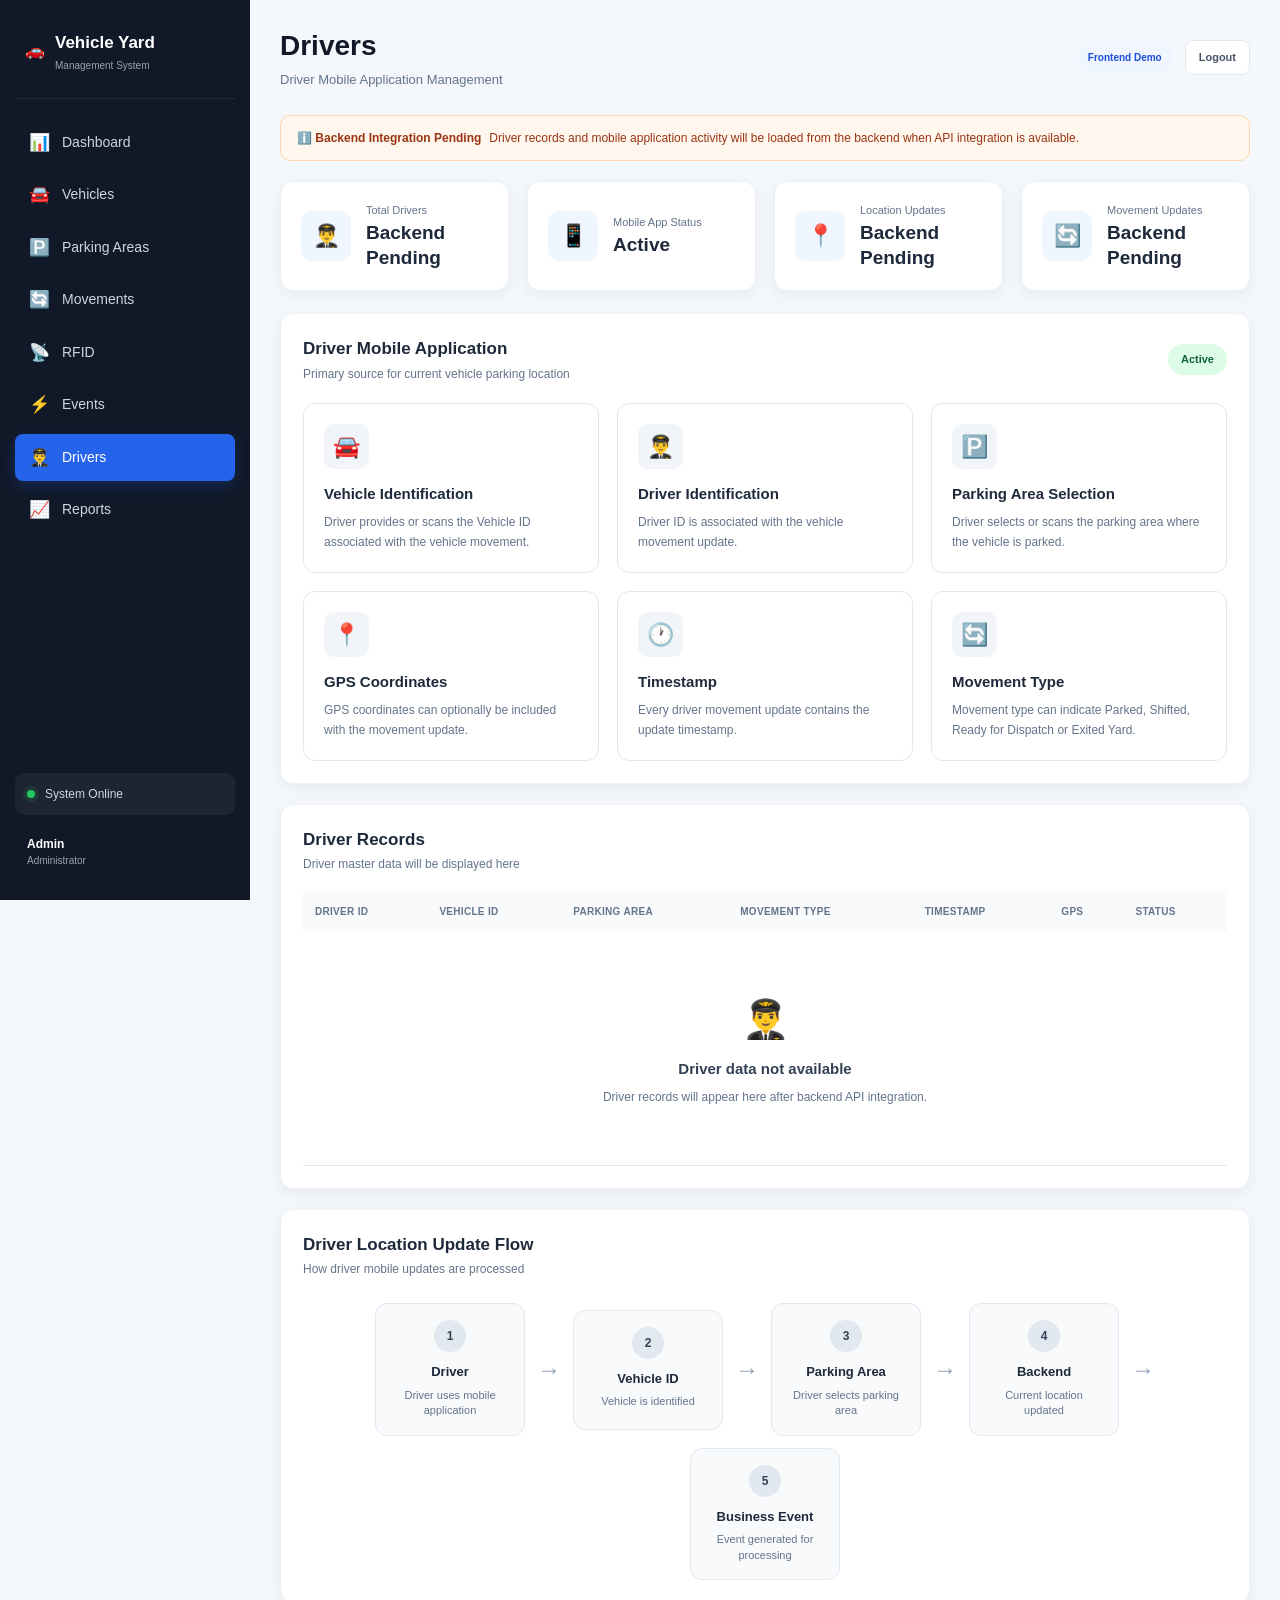
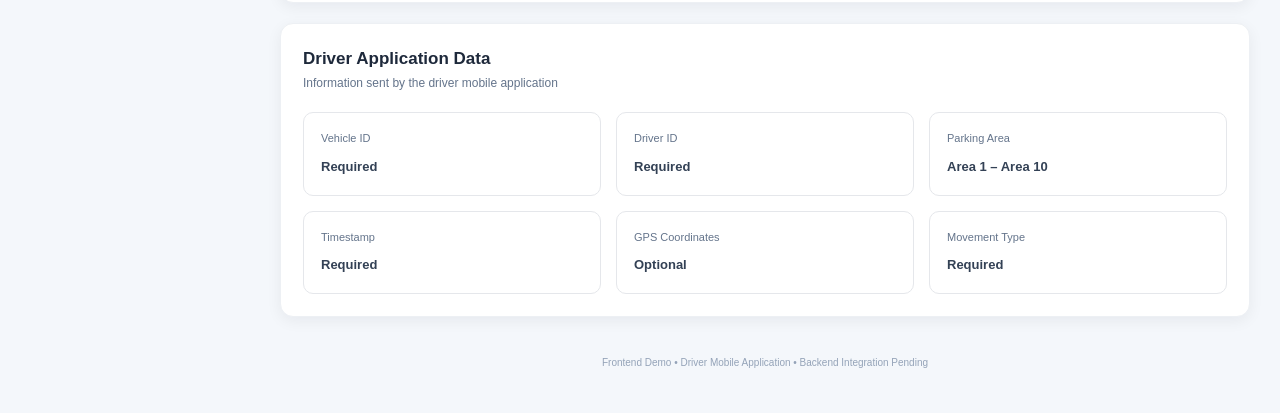
==== frontend/pages/drivers.html @ 8fd2b296 "Add backend and frontend" ====
<!DOCTYPE html>
<html lang="en">

<head>
    <meta charset="UTF-8">
    <meta name="viewport" content="width=device-width, initial-scale=1.0">

    <title>Drivers - Vehicle Yard Management System</title>

    <link rel="stylesheet" href="../css/style.css">
</head>

<body>

<div class="app-layout">

    <!-- ================= SIDEBAR ================= -->

    <aside class="sidebar">

        <div class="sidebar-logo">
            🚗
            <div>
                <h2>Vehicle Yard</h2>
                <span>Management System</span>
            </div>
        </div>

        <nav class="sidebar-nav">

            <a href="dashboard.html">
                <span>📊</span>
                Dashboard
            </a>

            <a href="vehicles.html">
                <span>🚘</span>
                Vehicles
            </a>

            <a href="parking.html">
                <span>🅿️</span>
                Parking Areas
            </a>

            <a href="movements.html">
                <span>🔄</span>
                Movements
            </a>

            <a href="rfid.html">
                <span>📡</span>
                RFID
            </a>

            <a href="events.html">
                <span>⚡</span>
                Events
            </a>

            <a href="drivers.html" class="active">
                <span>👨‍✈️</span>
                Drivers
            </a>

            <a href="reports.html">
                <span>📈</span>
                Reports
            </a>

        </nav>

        <div class="sidebar-bottom">

            <div class="system-status">
                <span class="status-dot"></span>
                System Online
            </div>

            <div class="admin-info">
                <strong>Admin</strong>
                <span>Administrator</span>
            </div>

        </div>

    </aside>


    <!-- ================= MAIN CONTENT ================= -->

    <main class="main-content">

        <!-- HEADER -->

        <header class="top-header">

            <div>
                <h1>Drivers</h1>
                <p>Driver Mobile Application Management</p>
            </div>

            <div class="header-right">

                <span class="demo-badge">
                    Frontend Demo
                </span>

                <a href="../index.html" class="logout-btn">
                    Logout
                </a>

            </div>

        </header>


        <!-- ================= BACKEND NOTE ================= -->

        <div class="backend-note">

            <strong>ℹ️ Backend Integration Pending</strong>

            <p>
                Driver records and mobile application activity
                will be loaded from the backend when API integration
                is available.
            </p>

        </div>


        <!-- ================= SUMMARY CARDS ================= -->

        <section class="summary-grid">

            <div class="summary-card">

                <div class="summary-icon">
                    👨‍✈️
                </div>

                <div>
                    <span class="summary-label">
                        Total Drivers
                    </span>

                    <h2>
                        Backend Pending
                    </h2>
                </div>

            </div>


            <div class="summary-card">

                <div class="summary-icon">
                    📱
                </div>

                <div>
                    <span class="summary-label">
                        Mobile App Status
                    </span>

                    <h2>
                        Active
                    </h2>
                </div>

            </div>


            <div class="summary-card">

                <div class="summary-icon">
                    📍
                </div>

                <div>
                    <span class="summary-label">
                        Location Updates
                    </span>

                    <h2>
                        Backend Pending
                    </h2>
                </div>

            </div>


            <div class="summary-card">

                <div class="summary-icon">
                    🔄
                </div>

                <div>
                    <span class="summary-label">
                        Movement Updates
                    </span>

                    <h2>
                        Backend Pending
                    </h2>
                </div>

            </div>

        </section>


        <!-- ================= DRIVER APP ================= -->

        <section class="content-panel">

            <div class="section-header">

                <div>
                    <h2>Driver Mobile Application</h2>

                    <p>
                        Primary source for current vehicle parking location
                    </p>
                </div>

                <span class="status-badge active">
                    Active
                </span>

            </div>


            <div class="driver-feature-grid">

                <div class="driver-feature-card">

                    <div class="feature-icon">
                        🚘
                    </div>

                    <h3>Vehicle Identification</h3>

                    <p>
                        Driver provides or scans the Vehicle ID
                        associated with the vehicle movement.
                    </p>

                </div>


                <div class="driver-feature-card">

                    <div class="feature-icon">
                        👨‍✈️
                    </div>

                    <h3>Driver Identification</h3>

                    <p>
                        Driver ID is associated with the
                        vehicle movement update.
                    </p>

                </div>


                <div class="driver-feature-card">

                    <div class="feature-icon">
                        🅿️
                    </div>

                    <h3>Parking Area Selection</h3>

                    <p>
                        Driver selects or scans the parking
                        area where the vehicle is parked.
                    </p>

                </div>


                <div class="driver-feature-card">

                    <div class="feature-icon">
                        📍
                    </div>

                    <h3>GPS Coordinates</h3>

                    <p>
                        GPS coordinates can optionally be
                        included with the movement update.
                    </p>

                </div>


                <div class="driver-feature-card">

                    <div class="feature-icon">
                        🕐
                    </div>

                    <h3>Timestamp</h3>

                    <p>
                        Every driver movement update contains
                        the update timestamp.
                    </p>

                </div>


                <div class="driver-feature-card">

                    <div class="feature-icon">
                        🔄
                    </div>

                    <h3>Movement Type</h3>

                    <p>
                        Movement type can indicate Parked,
                        Shifted, Ready for Dispatch or Exited Yard.
                    </p>

                </div>

            </div>

        </section>


        <!-- ================= DRIVER DATA ================= -->

        <section class="content-panel">

            <div class="section-header">

                <div>
                    <h2>Driver Records</h2>

                    <p>
                        Driver master data will be displayed here
                    </p>
                </div>

            </div>


            <div class="table-container">

                <table>

                    <thead>

                        <tr>
                            <th>Driver ID</th>
                            <th>Vehicle ID</th>
                            <th>Parking Area</th>
                            <th>Movement Type</th>
                            <th>Timestamp</th>
                            <th>GPS</th>
                            <th>Status</th>
                        </tr>

                    </thead>


                    <tbody>

                        <tr>

                            <td colspan="7">

                                <div class="empty-driver">

                                    <div class="empty-icon">
                                        👨‍✈️
                                    </div>

                                    <h3>
                                        Driver data not available
                                    </h3>

                                    <p>
                                        Driver records will appear
                                        here after backend API integration.
                                    </p>

                                </div>

                            </td>

                        </tr>

                    </tbody>

                </table>

            </div>

        </section>


        <!-- ================= DRIVER DATA FLOW ================= -->

        <section class="content-panel">

            <div class="section-header">

                <div>
                    <h2>Driver Location Update Flow</h2>

                    <p>
                        How driver mobile updates are processed
                    </p>
                </div>

            </div>


            <div class="driver-flow">

                <div class="flow-step">

                    <div class="flow-number">
                        1
                    </div>

                    <h3>Driver</h3>

                    <p>
                        Driver uses mobile application
                    </p>

                </div>


                <div class="flow-arrow">
                    →
                </div>


                <div class="flow-step">

                    <div class="flow-number">
                        2
                    </div>

                    <h3>Vehicle ID</h3>

                    <p>
                        Vehicle is identified
                    </p>

                </div>


                <div class="flow-arrow">
                    →
                </div>


                <div class="flow-step">

                    <div class="flow-number">
                        3
                    </div>

                    <h3>Parking Area</h3>

                    <p>
                        Driver selects parking area
                    </p>

                </div>


                <div class="flow-arrow">
                    →
                </div>


                <div class="flow-step">

                    <div class="flow-number">
                        4
                    </div>

                    <h3>Backend</h3>

                    <p>
                        Current location updated
                    </p>

                </div>


                <div class="flow-arrow">
                    →
                </div>


                <div class="flow-step">

                    <div class="flow-number">
                        5
                    </div>

                    <h3>Business Event</h3>

                    <p>
                        Event generated for processing
                    </p>

                </div>

            </div>

        </section>


        <!-- ================= DATA SENT ================= -->

        <section class="content-panel">

            <div class="section-header">

                <div>
                    <h2>Driver Application Data</h2>

                    <p>
                        Information sent by the driver mobile application
                    </p>
                </div>

            </div>


            <div class="driver-data-grid">

                <div class="data-item">
                    <span>Vehicle ID</span>
                    <strong>Required</strong>
                </div>

                <div class="data-item">
                    <span>Driver ID</span>
                    <strong>Required</strong>
                </div>

                <div class="data-item">
                    <span>Parking Area</span>
                    <strong>Area 1 – Area 10</strong>
                </div>

                <div class="data-item">
                    <span>Timestamp</span>
                    <strong>Required</strong>
                </div>

                <div class="data-item">
                    <span>GPS Coordinates</span>
                    <strong>Optional</strong>
                </div>

                <div class="data-item">
                    <span>Movement Type</span>
                    <strong>Required</strong>
                </div>

            </div>

        </section>


        <!-- ================= FOOTER ================= -->

        <footer class="page-footer">

            Frontend Demo • Driver Mobile Application • Backend Integration Pending

        </footer>

    </main>

</div>


<!-- ================= PAGE CSS ================= -->

<style>

.driver-feature-grid {

    display: grid;

    grid-template-columns:
        repeat(3, 1fr);

    gap: 18px;

    margin-top: 20px;
}


.driver-feature-card {

    background: #ffffff;

    border: 1px solid #e5e7eb;

    border-radius: 12px;

    padding: 20px;

    min-height: 170px;

}


.feature-icon {

    width: 45px;

    height: 45px;

    border-radius: 10px;

    background: #f1f5f9;

    display: flex;

    align-items: center;

    justify-content: center;

    font-size: 22px;

    margin-bottom: 14px;

}


.driver-feature-card h3 {

    margin: 0 0 8px;

    font-size: 15px;

    color: #1e293b;

}


.driver-feature-card p {

    margin: 0;

    color: #64748b;

    font-size: 12px;

    line-height: 1.6;

}


.status-badge {

    padding: 7px 13px;

    border-radius: 20px;

    font-size: 11px;

    font-weight: 600;

}


.status-badge.active {

    background: #dcfce7;

    color: #166534;

}


.empty-driver {

    text-align: center;

    padding: 45px 20px;

}


.empty-icon {

    font-size: 38px;

    margin-bottom: 10px;

}


.empty-driver h3 {

    margin: 0 0 7px;

    color: #334155;

    font-size: 15px;

}


.empty-driver p {

    margin: 0;

    color: #64748b;

    font-size: 12px;

}


.driver-flow {

    display: flex;

    align-items: center;

    justify-content: center;

    gap: 12px;

    flex-wrap: wrap;

    margin-top: 25px;

}


.flow-step {

    width: 145px;

    min-height: 120px;

    padding: 16px;

    text-align: center;

    background: #f8fafc;

    border: 1px solid #e2e8f0;

    border-radius: 12px;

}


.flow-number {

    width: 32px;

    height: 32px;

    margin: 0 auto 10px;

    border-radius: 50%;

    background: #e2e8f0;

    color: #334155;

    display: flex;

    align-items: center;

    justify-content: center;

    font-size: 12px;

    font-weight: 700;

}


.flow-step h3 {

    margin: 0 0 6px;

    font-size: 13px;

    color: #1e293b;

}


.flow-step p {

    margin: 0;

    font-size: 11px;

    color: #64748b;

    line-height: 1.4;

}


.flow-arrow {

    font-size: 24px;

    color: #94a3b8;

}


.driver-data-grid {

    display: grid;

    grid-template-columns:
        repeat(3, 1fr);

    gap: 15px;

    margin-top: 20px;

}


.data-item {

    padding: 17px;

    border: 1px solid #e5e7eb;

    border-radius: 10px;

    background: #ffffff;

}


.data-item span {

    display: block;

    font-size: 11px;

    color: #64748b;

    margin-bottom: 7px;

}


.data-item strong {

    font-size: 13px;

    color: #334155;

}


@media (max-width: 1000px) {

    .driver-feature-grid {

        grid-template-columns:
            repeat(2, 1fr);

    }

    .driver-data-grid {

        grid-template-columns:
            repeat(2, 1fr);

    }

}


@media (max-width: 650px) {

    .driver-feature-grid {

        grid-template-columns: 1fr;

    }

    .driver-data-grid {

        grid-template-columns: 1fr;

    }

    .flow-arrow {

        transform: rotate(90deg);

    }

}

</style>

</body>

</html>
---- frontend/css/style.css ----
/* =========================================================
   GLOBAL RESET
========================================================= */

* {
    margin: 0;
    padding: 0;
    box-sizing: border-box;
}

:root {
    --primary: #2563eb;
    --primary-dark: #1d4ed8;

    --sidebar: #111827;
    --sidebar-hover: #1e3a8a;

    --background: #f4f7fb;
    --card: #ffffff;

    --text: #111827;
    --heading: #1e293b;
    --muted: #64748b;

    --border: #e5e7eb;

    --success: #16a34a;
    --warning: #d97706;
    --danger: #dc2626;

    --shadow: 0 4px 15px rgba(15, 23, 42, 0.06);
}

html {
    scroll-behavior: smooth;
}

body {
    font-family: Arial, Helvetica, sans-serif;
    background: var(--background);
    color: var(--text);
    line-height: 1.5;
}

a {
    text-decoration: none;
}

button,
input,
select,
textarea {
    font-family: inherit;
}


/* =========================================================
   LOGIN PAGE
========================================================= */

.login-container {
    min-height: 100vh;

    display: flex;
    align-items: center;
    justify-content: center;

    padding: 20px;

    background: linear-gradient(
        135deg,
        #eff6ff,
        #f8fafc
    );
}

.login-card {
    width: 400px;
    max-width: 100%;

    background: #ffffff;

    padding: 40px;

    border-radius: 18px;

    text-align: center;

    box-shadow:
        0 20px 50px
        rgba(15, 23, 42, 0.12);
}

.logo {
    width: 72px;
    height: 72px;

    margin: 0 auto 20px;

    display: flex;
    align-items: center;
    justify-content: center;

    background: var(--primary);

    color: #ffffff;

    border-radius: 18px;

    font-size: 32px;

    box-shadow:
        0 8px 20px
        rgba(37, 99, 235, 0.25);
}

.login-card h1 {
    font-size: 28px;
    margin-bottom: 5px;
}

.subtitle {
    color: var(--muted);
    margin-bottom: 30px;
}

.login-card form {
    text-align: left;
}

.login-card label {
    display: block;

    margin-top: 15px;
    margin-bottom: 7px;

    font-size: 14px;
    font-weight: 600;
}

.login-card input {
    width: 100%;

    padding: 12px 13px;

    border: 1px solid #d1d5db;

    border-radius: 8px;

    font-size: 14px;

    background: #ffffff;

    outline: none;

    transition: 0.2s;
}

.login-card input:focus {
    border-color: var(--primary);

    box-shadow:
        0 0 0 3px
        rgba(37, 99, 235, 0.10);
}

.login-card button {
    width: 100%;

    margin-top: 25px;

    padding: 13px;

    border: none;

    border-radius: 8px;

    background: var(--primary);

    color: #ffffff;

    font-size: 15px;

    font-weight: 600;

    cursor: pointer;

    transition: 0.2s;
}

.login-card button:hover {
    background: var(--primary-dark);

    transform: translateY(-1px);
}

#message {
    margin-top: 15px;
    font-size: 14px;
}

.demo {
    margin-top: 25px;

    padding: 15px;

    background: #f8fafc;

    border: 1px solid var(--border);

    border-radius: 10px;

    font-size: 13px;

    color: #4b5563;
}


/* =========================================================
   MAIN APP LAYOUT
========================================================= */

.app-layout {
    min-height: 100vh;
}


/* =========================================================
   SIDEBAR
========================================================= */

.sidebar {
    position: fixed;

    left: 0;
    top: 0;

    width: 250px;
    height: 100vh;

    background: var(--sidebar);

    color: #ffffff;

    padding: 22px 15px;

    display: flex;
    flex-direction: column;

    z-index: 1000;
}

.sidebar-logo {
    display: flex;

    align-items: center;

    gap: 10px;

    padding: 8px 10px 25px;

    border-bottom:
        1px solid
        rgba(255,255,255,0.08);

    margin-bottom: 20px;
}

.sidebar-logo::first-letter {
    font-size: 25px;
}

.sidebar-logo h2 {
    font-size: 17px;
    color: #ffffff;
}

.sidebar-logo span {
    display: block;

    color: #9ca3af;

    font-size: 10px;

    margin-top: 2px;
}

.sidebar-nav {
    display: flex;
    flex-direction: column;
    gap: 5px;
}

.sidebar-nav a {
    display: flex;

    align-items: center;

    gap: 12px;

    padding: 11px 13px;

    border-radius: 8px;

    color: #d1d5db;

    font-size: 14px;

    transition: 0.2s;
}

.sidebar-nav a:hover {
    background:
        rgba(255,255,255,0.07);

    color: #ffffff;
}

.sidebar-nav a.active {
    background: var(--primary);

    color: #ffffff;

    box-shadow:
        0 5px 15px
        rgba(37,99,235,0.25);
}

.sidebar-nav a span:first-child {
    width: 22px;

    text-align: center;

    font-size: 17px;
}

.sidebar-bottom {
    margin-top: auto;
}

.system-status {
    display: flex;

    align-items: center;

    gap: 10px;

    padding: 12px;

    margin-bottom: 10px;

    background:
        rgba(255,255,255,0.05);

    border-radius: 9px;

    color: #d1d5db;

    font-size: 12px;
}

.status-dot {
    width: 8px;
    height: 8px;

    border-radius: 50%;

    background: #22c55e;

    display: inline-block;

    flex-shrink: 0;

    box-shadow:
        0 0 0 4px
        rgba(34,197,94,0.12);
}

.admin-info {
    padding: 10px 12px;
}

.admin-info strong {
    display: block;

    color: #ffffff;

    font-size: 12px;
}

.admin-info span {
    display: block;

    color: #9ca3af;

    font-size: 10px;
}

.logout-link {
    display: flex;

    align-items: center;

    gap: 12px;

    padding: 11px 13px;

    color: #d1d5db;

    border-radius: 8px;

    font-size: 14px;
}

.logout-link:hover {
    background:
        rgba(220,38,38,0.15);

    color: #fca5a5;
}


/* =========================================================
   MAIN CONTENT
========================================================= */

.main-content {
    margin-left: 250px;

    min-height: 100vh;

    padding: 25px 30px;

    background: var(--background);
}


/* =========================================================
   TOP HEADER
========================================================= */

.top-header {
    display: flex;

    justify-content: space-between;

    align-items: center;

    gap: 20px;

    margin-bottom: 25px;
}

.top-header h1 {
    font-size: 28px;

    font-weight: 700;

    color: var(--text);

    margin-bottom: 3px;
}

.top-header p {
    color: var(--muted);

    font-size: 13px;
}

.header-right {
    display: flex;

    align-items: center;

    gap: 12px;
}

.demo-badge {
    padding: 7px 11px;

    background: #eff6ff;

    color: #1d4ed8;

    border-radius: 20px;

    font-size: 10px;

    font-weight: 700;
}

.logout-btn {
    padding: 8px 13px;

    background: #ffffff;

    color: #475569;

    border: 1px solid var(--border);

    border-radius: 8px;

    font-size: 11px;

    font-weight: 600;

    transition: 0.2s;
}

.logout-btn:hover {
    background: #fee2e2;

    color: #991b1b;
}


/* =========================================================
   OLD TOPBAR SUPPORT
========================================================= */

.topbar {
    display: flex;

    justify-content: space-between;

    align-items: center;

    margin-bottom: 25px;
}

.page-title h1 {
    font-size: 28px;
    margin-bottom: 3px;
}

.page-title p {
    color: var(--muted);
    font-size: 13px;
}

.topbar-right {
    display: flex;
    align-items: center;
    gap: 18px;
}

.connection-status {
    display: flex;

    align-items: center;

    gap: 8px;

    padding: 8px 12px;

    background: #ecfdf5;

    color: #166534;

    border-radius: 20px;

    font-size: 12px;

    font-weight: 600;
}

.user-info {
    display: flex;

    align-items: center;

    gap: 10px;

    background: #ffffff;

    padding: 8px 12px;

    border-radius: 10px;

    box-shadow: var(--shadow);
}

.user-avatar {
    width: 35px;
    height: 35px;

    display: flex;

    align-items: center;
    justify-content: center;

    background: #dbeafe;

    color: #1d4ed8;

    border-radius: 50%;

    font-weight: bold;
}


/* =========================================================
   BACKEND NOTE
========================================================= */

.backend-note {
    display: flex;

    align-items: center;

    gap: 8px;

    margin-bottom: 20px;

    padding: 13px 16px;

    background: #fff7ed;

    border: 1px solid #fed7aa;

    border-radius: 10px;

    color: #9a3412;

    font-size: 12px;
}

.backend-note strong {
    white-space: nowrap;
}

.backend-note p {
    margin: 0;
}


/* =========================================================
   SUMMARY CARDS
========================================================= */

.summary-grid {
    display: grid;

    grid-template-columns:
        repeat(4, 1fr);

    gap: 18px;

    margin-bottom: 22px;
}

.summary-card {
    background: #ffffff;

    padding: 20px;

    border-radius: 13px;

    display: flex;

    align-items: center;

    gap: 15px;

    box-shadow: var(--shadow);

    border:
        1px solid
        #edf0f4;
}

.summary-icon {
    width: 50px;
    height: 50px;

    min-width: 50px;

    display: flex;

    align-items: center;
    justify-content: center;

    background: #eff6ff;

    border-radius: 11px;

    font-size: 22px;
}

.summary-label {
    display: block;

    color: var(--muted);

    font-size: 11px;

    margin-bottom: 3px;
}

.summary-card h2 {
    font-size: 19px;

    line-height: 1.3;

    color: var(--heading);
}

.summary-card small {
    color: var(--muted);

    font-size: 9px;
}


/* =========================================================
   CONTENT PANELS
========================================================= */

.content-panel {
    background: #ffffff;

    padding: 22px;

    margin-bottom: 20px;

    border-radius: 13px;

    box-shadow: var(--shadow);

    border:
        1px solid
        #edf0f4;

    min-width: 0;
}

.section-header {
    display: flex;

    align-items: center;

    justify-content: space-between;

    gap: 15px;

    margin-bottom: 18px;
}

.section-header h2 {
    font-size: 17px;

    color: var(--heading);

    margin-bottom: 3px;
}

.section-header p {
    color: var(--muted);

    font-size: 12px;
}


/* =========================================================
   WELCOME PANEL
========================================================= */

.welcome-panel {
    background:
        linear-gradient(
            135deg,
            #1e40af,
            #2563eb
        );

    color: #ffffff;

    padding: 25px 28px;

    border-radius: 15px;

    display: flex;

    justify-content: space-between;

    align-items: center;

    gap: 20px;

    margin-bottom: 22px;

    box-shadow:
        0 10px 25px
        rgba(37,99,235,0.18);
}

.welcome-panel h2 {
    font-size: 22px;
    margin-bottom: 5px;
}

.welcome-panel p {
    color: #dbeafe;

    font-size: 13px;

    max-width: 600px;
}

.section-label {
    display: block;

    font-size: 10px;

    font-weight: 700;

    letter-spacing: 1px;

    color: #64748b;

    margin-bottom: 5px;
}

.welcome-panel .section-label {
    color: #bfdbfe;
}

.overview-info {
    display: flex;
    gap: 12px;
}

.overview-info div {
    min-width: 110px;

    text-align: center;

    padding: 15px;

    border:
        1px solid
        rgba(255,255,255,0.20);

    border-radius: 10px;

    background:
        rgba(255,255,255,0.08);
}

.overview-info strong {
    display: block;
    font-size: 24px;
}

.overview-info span {
    font-size: 10px;
    color: #dbeafe;
}


/* =========================================================
   DASHBOARD CARDS
========================================================= */

.dashboard-cards {
    display: grid;

    grid-template-columns:
        repeat(4, 1fr);

    gap: 18px;

    margin-bottom: 22px;
}

.dashboard-card {
    background: #ffffff;

    padding: 20px;

    border-radius: 13px;

    display: flex;

    align-items: center;

    gap: 15px;

    box-shadow: var(--shadow);

    border:
        1px solid
        #edf0f4;
}

.card-icon {
    width: 52px;
    height: 52px;

    flex-shrink: 0;

    display: flex;

    align-items: center;
    justify-content: center;

    border-radius: 11px;

    font-size: 22px;
}

.card-icon.blue {
    background: #dbeafe;
}

.card-icon.green {
    background: #dcfce7;
}

.card-icon.orange {
    background: #ffedd5;
}

.card-icon.purple {
    background: #ede9fe;
}

.card-label {
    display: block;

    color: var(--muted);

    font-size: 11px;

    margin-bottom: 3px;
}

.card-content h2 {
    font-size: 22px;

    line-height: 1.2;

    margin-bottom: 3px;
}

.card-content small {
    color: #9ca3af;
    font-size: 10px;
}


/* =========================================================
   DASHBOARD GRID
========================================================= */

.dashboard-grid {
    display: grid;

    grid-template-columns:
        0.9fr 1.5fr;

    gap: 20px;

    margin-bottom: 20px;
}

.bottom-grid {
    display: grid;

    grid-template-columns:
        1fr 1fr;

    gap: 20px;

    margin-bottom: 20px;
}

.dashboard-panel {
    background: #ffffff;

    padding: 22px;

    border-radius: 13px;

    box-shadow: var(--shadow);

    border:
        1px solid
        #edf0f4;

    min-width: 0;
}

.panel-header {
    display: flex;

    justify-content: space-between;

    align-items: center;

    gap: 15px;

    margin-bottom: 18px;
}

.panel-header h2 {
    font-size: 17px;
}

.view-link {
    color: var(--primary);

    font-size: 12px;

    font-weight: 600;

    white-space: nowrap;
}


/* =========================================================
   PARKING AREA LIST
========================================================= */

.area-list {
    display: flex;
    flex-direction: column;
}

.area-row {
    display: flex;

    justify-content: space-between;

    align-items: center;

    padding: 10px 0;

    border-bottom:
        1px solid
        var(--border);

    font-size: 13px;
}

.area-row:last-child {
    border-bottom: none;
}

.area-badge {
    padding: 4px 9px;

    background: #f1f5f9;

    color: #475569;

    border-radius: 5px;

    font-size: 10px;

    font-weight: 600;
}

.area-badge.highlighted {
    background: #dbeafe;

    color: #1d4ed8;
}


/* =========================================================
   TABLE
========================================================= */

.table-container {
    width: 100%;

    overflow-x: auto;
}

table {
    width: 100%;

    border-collapse: collapse;

    min-width: 700px;
}

th {
    padding: 13px 12px;

    background: #f8fafc;

    color: #64748b;

    font-size: 10px;

    font-weight: 700;

    text-align: left;

    text-transform: uppercase;

    letter-spacing: 0.3px;
}

td {
    padding: 14px 12px;

    border-bottom:
        1px solid
        var(--border);

    font-size: 12px;

    color: #475569;

    vertical-align: middle;
}

tbody tr:hover {
    background: #fafcff;
}

.vehicle-id {
    color: var(--primary);

    font-weight: 700;
}


/* =========================================================
   ACTIVITY TABLE
========================================================= */

.activity-table {
    width: 100%;
    overflow-x: auto;
}

.table-header,
.table-row {
    display: grid;

    grid-template-columns:
        1fr 1fr 1fr 1.2fr;

    gap: 10px;

    align-items: center;

    min-width: 500px;
}

.table-header {
    padding: 10px;

    background: #f8fafc;

    color: #64748b;

    font-size: 10px;

    font-weight: 700;

    text-transform: uppercase;
}

.table-row {
    padding: 14px 10px;

    border-bottom:
        1px solid
        var(--border);

    font-size: 12px;
}


/* =========================================================
   STATUS BADGES
========================================================= */

.status-badge {
    display: inline-block;

    padding: 5px 10px;

    border-radius: 20px;

    font-size: 10px;

    font-weight: 700;
}

.status-badge.pending {
    background: #fff7ed;
    color: #c2410c;
}

.status-badge.active {
    background: #dcfce7;
    color: #166534;
}

.status-badge.success {
    background: #dcfce7;
    color: #166534;
}

.active-badge {
    padding: 5px 9px;

    background: #dcfce7;

    color: #166534;

    border-radius: 20px;

    font-size: 9px;

    font-weight: 700;
}


/* =========================================================
   RFID
========================================================= */

.rfid-status-list {
    display: flex;

    flex-direction: column;

    gap: 10px;
}

.rfid-status-item {
    display: flex;

    align-items: center;

    gap: 12px;

    padding: 12px;

    background: #f8fafc;

    border-radius: 9px;
}

.rfid-icon {
    width: 38px;
    height: 38px;

    display: flex;

    align-items: center;
    justify-content: center;

    background: #dbeafe;

    border-radius: 8px;

    font-size: 17px;
}

.rfid-info {
    flex: 1;
}

.rfid-info strong {
    display: block;
    font-size: 12px;
}

.rfid-info span {
    display: block;

    color: var(--muted);

    font-size: 10px;

    margin-top: 2px;
}


/* =========================================================
   RFID PAGE
========================================================= */

.rfid-reader-grid {
    display: grid;

    grid-template-columns:
        repeat(3, 1fr);

    gap: 20px;

    margin-top: 20px;
}

.rfid-reader-card {
    display: flex;

    gap: 16px;

    background: #ffffff;

    border: 1px solid var(--border);

    border-radius: 14px;

    padding: 22px;
}

.rfid-reader-icon {
    width: 52px;
    height: 52px;

    min-width: 52px;

    border-radius: 12px;

    background: #f1f5f9;

    display: flex;

    align-items: center;
    justify-content: center;

    font-size: 25px;
}

.rfid-reader-content h3 {
    margin: 5px 0 8px;

    color: var(--heading);

    font-size: 17px;
}

.rfid-reader-content p {
    margin: 0 0 12px;

    color: var(--muted);

    font-size: 13px;

    line-height: 1.6;
}

.reader-status {
    display: inline-block;

    padding: 5px 10px;

    border-radius: 20px;

    font-size: 11px;

    font-weight: 600;
}

.reader-status.active {
    background: #dcfce7;
    color: #166534;
}

.reader-status.available {
    background: #eff6ff;
    color: #1d4ed8;
}


/* =========================================================
   VEHICLES PAGE
========================================================= */

.vehicle-controls {
    display: grid;

    grid-template-columns:
        2fr 1fr;

    gap: 20px;

    margin-bottom: 20px;
}

.vehicle-controls label {
    margin-top: 0;
}

.vehicle-table-panel {
    margin-bottom: 20px;
}

.vehicle-table-panel table {
    min-width: 850px;
}

.vehicle-table-panel th {
    padding: 13px 12px;
}

.vehicle-table-panel td {
    padding: 15px 12px;
}

.location-badge {
    display: inline-block;

    padding: 5px 9px;

    background: #eff6ff;

    color: #1d4ed8;

    border-radius: 6px;

    font-size: 10px;

    font-weight: 600;
}

.vehicle-status {
    display: inline-block;

    padding: 5px 10px;

    border-radius: 20px;

    font-size: 10px;

    font-weight: 700;
}

.vehicle-status.parked {
    background: #dcfce7;
    color: #166534;
}

.data-source {
    padding: 4px 8px;

    background: #f1f5f9;

    color: #64748b;

    border-radius: 5px;

    font-size: 9px;
}

.empty-vehicle {
    text-align: center;

    padding: 25px;

    color: #64748b;
}

.empty-icon {
    font-size: 30px;

    margin-bottom: 8px;
}

.empty-vehicle strong {
    display: block;

    color: #475569;

    font-size: 12px;

    margin-bottom: 4px;
}

.empty-vehicle p {
    font-size: 10px;

    color: #94a3b8;
}


/* =========================================================
   VEHICLE CLASS GRID
========================================================= */

.class-grid {
    display: grid;

    grid-template-columns:
        repeat(4, 1fr);

    gap: 12px;
}

.class-card {
    padding: 15px;

    background: #f8fafc;

    border: 1px solid #edf0f4;

    border-radius: 10px;
}

.class-card > span {
    display: inline-flex;

    align-items: center;
    justify-content: center;

    width: 25px;
    height: 25px;

    background: #dbeafe;

    color: #1d4ed8;

    border-radius: 6px;

    font-size: 9px;

    font-weight: 700;

    margin-bottom: 8px;
}

.class-card strong {
    display: block;

    font-size: 12px;

    margin-bottom: 4px;
}

.class-card small {
    display: block;

    color: #94a3b8;

    font-size: 9px;

    line-height: 1.4;
}


/* =========================================================
   PARKING PAGE
========================================================= */

.parking-grid {
    display: grid;

    grid-template-columns:
        repeat(2, 1fr);

    gap: 20px;

    margin-top: 20px;
}

.parking-card {
    background: #ffffff;

    border: 1px solid var(--border);

    border-radius: 14px;

    padding: 22px;

    transition: 0.2s ease;
}

.parking-card:hover {
    transform: translateY(-2px);

    box-shadow:
        0 8px 25px
        rgba(0,0,0,0.07);
}

.parking-card-header {
    display: flex;

    justify-content: space-between;

    align-items: center;

    margin-bottom: 18px;
}

.parking-number {
    width: 42px;
    height: 42px;

    border-radius: 10px;

    background: #f1f5f9;

    display: flex;

    align-items: center;
    justify-content: center;

    font-weight: 700;

    color: #334155;
}

.parking-card h3 {
    margin: 0 0 20px;

    font-size: 20px;

    color: var(--heading);
}

.parking-info {
    display: grid;

    grid-template-columns:
        repeat(3, 1fr);

    gap: 12px;
}

.parking-info div {
    background: #f8fafc;

    padding: 12px;

    border-radius: 8px;
}

.parking-info span {
    display: block;

    font-size: 11px;

    color: #64748b;

    margin-bottom: 5px;
}

.parking-info strong {
    font-size: 13px;

    color: #334155;
}

.parking-status {
    display: inline-block;

    padding: 6px 10px;

    border-radius: 20px;

    font-size: 11px;

    font-weight: 600;
}

.parking-status.pending {
    background: #fff7ed;
    color: #c2410c;
}

.parking-status.example {
    background: #eff6ff;
    color: #2563eb;
}

.parking-status.occupied {
    background: #fee2e2;
    color: #991b1b;
}

.parking-status.available {
    background: #dcfce7;
    color: #166534;
}

.area-count {
    background: #f1f5f9;

    padding: 8px 14px;

    border-radius: 20px;

    font-size: 13px;

    font-weight: 600;

    color: #475569;
}


/* =========================================================
   MOVEMENTS PAGE
========================================================= */

.movement-form {
    display: grid;

    grid-template-columns:
        repeat(2, 1fr);

    gap: 20px;

    margin-top: 20px;
}

.form-group {
    display: flex;

    flex-direction: column;
}

.form-group label {
    font-size: 13px;

    font-weight: 600;

    color: #334155;

    margin-bottom: 8px;

    margin-top: 0;
}

.form-group input,
.form-group select {
    width: 100%;

    padding: 12px 14px;

    border: 1px solid #dbe1e8;

    border-radius: 8px;

    background: #ffffff;

    color: #334155;

    font-size: 14px;

    outline: none;
}

.form-group input:focus,
.form-group select:focus {
    border-color: var(--primary);

    box-shadow:
        0 0 0 3px
        rgba(37,99,235,0.10);
}

.optional {
    font-size: 11px;

    font-weight: 400;

    color: #94a3b8;

    margin-left: 5px;
}

.form-actions {
    grid-column: 1 / -1;

    display: flex;

    gap: 12px;

    margin-top: 5px;
}

.primary-btn,
.secondary-btn {
    width: auto;

    margin-top: 0;

    padding: 12px 20px;

    border-radius: 8px;

    border: none;

    cursor: pointer;

    font-size: 14px;

    font-weight: 600;
}

.primary-btn {
    background: var(--primary);

    color: #ffffff;
}

.primary-btn:hover {
    background: var(--primary-dark);

    transform: none;
}

.secondary-btn {
    background: #f1f5f9;

    color: #334155;
}

.secondary-btn:hover {
    background: #e2e8f0;

    transform: none;
}

.movement-message {
    display: none;

    margin-top: 12px;

    font-size: 13px;

    font-weight: 600;
}

.movement-history {
    margin-top: 22px;

    overflow-x: auto;
}


/* =========================================================
   LOCATION FLOW
========================================================= */

.location-flow {
    display: flex;

    align-items: center;

    justify-content: center;

    gap: 15px;

    padding: 30px 10px;

    flex-wrap: wrap;
}

.flow-step {
    min-width: 150px;

    text-align: center;

    background: #f8fafc;

    border: 1px solid #e2e8f0;

    border-radius: 12px;

    padding: 18px 15px;
}

.flow-icon {
    width: 42px;
    height: 42px;

    margin: 0 auto 8px;

    display: flex;

    align-items: center;
    justify-content: center;

    background: #eff6ff;

    color: var(--primary);

    border-radius: 10px;

    font-size: 20px;
}

.flow-step strong {
    display: block;

    color: #1e293b;

    font-size: 12px;

    margin-bottom: 5px;
}

.flow-step span {
    color: #64748b;

    font-size: 10px;
}

.flow-arrow {
    font-size: 24px;

    color: #94a3b8;

    font-weight: bold;
}


/* =========================================================
   EVENTS PAGE
========================================================= */

.event-type-grid {
    display: grid;

    grid-template-columns:
        repeat(2, 1fr);

    gap: 18px;

    margin-top: 20px;
}

.event-type-card {
    display: flex;

    align-items: flex-start;

    gap: 15px;

    background: #ffffff;

    border: 1px solid var(--border);

    border-radius: 12px;

    padding: 20px;
}

.event-number {
    width: 42px;
    height: 42px;

    min-width: 42px;

    border-radius: 10px;

    background: #f1f5f9;

    display: flex;

    align-items: center;
    justify-content: center;

    font-size: 12px;

    font-weight: 700;

    color: #475569;
}

.event-type-card h3 {
    margin: 2px 0 7px;

    font-size: 15px;

    color: var(--heading);
}

.event-type-card p {
    margin: 0;

    color: #64748b;

    font-size: 12px;

    line-height: 1.5;
}

.sync-status {
    display: inline-block;

    padding: 5px 10px;

    border-radius: 20px;

    font-size: 11px;

    font-weight: 600;
}

.sync-status.pending {
    background: #fff7ed;
    color: #c2410c;
}

.sync-status.success {
    background: #dcfce7;
    color: #166534;
}


/* =========================================================
   DRIVERS PAGE
========================================================= */

.driver-feature-grid {
    display: grid;

    grid-template-columns:
        repeat(3, 1fr);

    gap: 18px;

    margin-top: 20px;
}

.driver-feature-card {
    background: #ffffff;

    border: 1px solid var(--border);

    border-radius: 12px;

    padding: 20px;

    min-height: 170px;
}

.feature-icon {
    width: 45px;
    height: 45px;

    border-radius: 10px;

    background: #f1f5f9;

    display: flex;

    align-items: center;
    justify-content: center;

    font-size: 22px;

    margin-bottom: 14px;
}

.driver-feature-card h3 {
    margin: 0 0 8px;

    font-size: 15px;

    color: var(--heading);
}

.driver-feature-card p {
    margin: 0;

    color: #64748b;

    font-size: 12px;

    line-height: 1.6;
}

.empty-driver {
    text-align: center;

    padding: 45px 20px;
}

.empty-driver h3 {
    margin: 0 0 7px;

    color: #334155;

    font-size: 15px;
}

.empty-driver p {
    margin: 0;

    color: #64748b;

    font-size: 12px;
}

.driver-flow {
    display: flex;

    align-items: center;

    justify-content: center;

    gap: 12px;

    flex-wrap: wrap;

    margin-top: 25px;
}

.driver-data-grid {
    display: grid;

    grid-template-columns:
        repeat(3, 1fr);

    gap: 15px;

    margin-top: 20px;
}

.data-item {
    padding: 17px;

    border: 1px solid var(--border);

    border-radius: 10px;

    background: #ffffff;
}

.data-item span {
    display: block;

    font-size: 11px;

    color: #64748b;

    margin-bottom: 7px;
}

.data-item strong {
    font-size: 13px;

    color: #334155;
}


/* =========================================================
   REPORTS PAGE
========================================================= */

.report-status {
    padding: 7px 13px;

    border-radius: 20px;

    background: #fff7ed;

    color: #c2410c;

    font-size: 11px;

    font-weight: 600;
}

.report-grid {
    display: grid;

    grid-template-columns:
        repeat(4, 1fr);

    gap: 16px;

    margin-top: 20px;
}

.report-card {
    padding: 20px;

    border: 1px solid var(--border);

    border-radius: 12px;

    background: #ffffff;
}

.report-icon {
    width: 42px;
    height: 42px;

    display: flex;

    align-items: center;
    justify-content: center;

    border-radius: 10px;

    background: #f1f5f9;

    font-size: 20px;

    margin-bottom: 14px;
}

.report-card span {
    display: block;

    font-size: 12px;

    color: #64748b;

    margin-bottom: 7px;
}

.report-card strong {
    font-size: 14px;

    color: #334155;
}

.area-report-grid {
    display: grid;

    grid-template-columns:
        repeat(5, 1fr);

    gap: 14px;

    margin-top: 20px;
}

.area-report-card {
    padding: 18px;

    border: 1px solid var(--border);

    border-radius: 10px;

    background: #ffffff;
}

.area-report-card span {
    display: block;

    font-size: 13px;

    font-weight: 600;

    color: #334155;

    margin-bottom: 8px;
}

.area-report-card strong {
    font-size: 11px;

    color: #64748b;
}

.area-report-card.example-area {
    background: #f8fafc;

    border-color: #cbd5e1;
}

.area-report-card.example-area strong {
    color: #475569;
}

.event-report-list {
    margin-top: 20px;

    display: flex;

    flex-direction: column;

    gap: 10px;
}

.event-report-item {
    display: flex;

    align-items: center;

    gap: 15px;

    padding: 15px;

    border: 1px solid var(--border);

    border-radius: 10px;

    background: #ffffff;
}

.event-report-number {
    width: 36px;
    height: 36px;

    min-width: 36px;

    display: flex;

    align-items: center;
    justify-content: center;

    border-radius: 8px;

    background: #f1f5f9;

    color: #475569;

    font-size: 11px;

    font-weight: 700;
}

.event-report-item div {
    flex: 1;
}

.event-report-item strong {
    display: block;

    font-size: 13px;

    color: #334155;

    margin-bottom: 4px;
}

.event-report-item p {
    margin: 0;

    font-size: 11px;

    color: #64748b;
}

.event-pending {
    padding: 5px 9px;

    border-radius: 15px;

    background: #f8fafc;

    color: #64748b;

    font-size: 10px;

    font-weight: 600;
}

.sap-flow {
    display: flex;

    align-items: center;

    justify-content: center;

    gap: 10px;

    flex-wrap: wrap;

    margin-top: 25px;
}

.sap-step {
    min-width: 145px;

    padding: 15px;

    text-align: center;

    border: 1px solid var(--border);

    border-radius: 10px;

    background: #f8fafc;
}

.sap-step span {
    display: block;

    margin-bottom: 7px;

    font-size: 10px;

    color: #64748b;

    font-weight: 700;
}

.sap-step strong {
    font-size: 11px;

    color: #334155;
}

.sap-arrow {
    font-size: 22px;

    color: #94a3b8;
}

.sap-note {
    margin-top: 20px;

    padding: 15px;

    border-radius: 10px;

    background: #f8fafc;

    border: 1px solid #e2e8f0;

    color: #475569;

    font-size: 12px;

    line-height: 1.6;
}

.report-actions {
    display: flex;

    gap: 12px;

    margin-top: 20px;
}

.report-message {
    margin-top: 15px;

    font-size: 12px;

    color: #64748b;
}


/* =========================================================
   DATA FLOW
========================================================= */

.data-flow-panel {
    margin-bottom: 20px;
}

.data-flow {
    display: flex;

    align-items: center;

    justify-content: space-between;

    gap: 8px;

    overflow-x: auto;

    padding: 10px 0;
}

.data-flow .flow-step {
    min-width: 105px;

    text-align: center;

    background: transparent;

    border: none;

    padding: 0;
}

.data-flow .flow-icon {
    width: 42px;
    height: 42px;

    margin: 0 auto 7px;

    display: flex;

    align-items: center;
    justify-content: center;

    background: #eff6ff;

    color: var(--primary);

    border-radius: 10px;

    font-size: 18px;
}

.data-flow .flow-step strong {
    display: block;

    font-size: 10px;

    white-space: nowrap;
}

.data-flow .flow-arrow {
    color: #94a3b8;

    font-size: 18px;

    flex-shrink: 0;
}


/* =========================================================
   NO DATA
========================================================= */

.no-data-row {
    margin-top: 15px;

    padding: 15px;

    text-align: center;

    background: #f8fafc;

    border-radius: 8px;

    color: #94a3b8;

    font-size: 11px;
}


/* =========================================================
   FOOTER
========================================================= */

.page-footer {
    padding: 18px 5px;

    text-align: center;

    color: #94a3b8;

    font-size: 10px;
}

.footer {
    display: flex;

    justify-content: space-between;

    align-items: center;

    padding: 15px 5px;

    color: #94a3b8;

    font-size: 10px;
}


/* =========================================================
   RESPONSIVE - 1200px
========================================================= */

@media (max-width: 1200px) {

    .summary-grid,
    .dashboard-cards {
        grid-template-columns:
            repeat(2, 1fr);
    }

    .dashboard-grid {
        grid-template-columns: 1fr;
    }

    .report-grid {
        grid-template-columns:
            repeat(2, 1fr);
    }

    .area-report-grid {
        grid-template-columns:
            repeat(3, 1fr);
    }
}


/* =========================================================
   RESPONSIVE - 1000px
========================================================= */

@media (max-width: 1000px) {

    .sidebar {
        width: 210px;
    }

    .main-content {
        margin-left: 210px;

        padding: 20px;
    }

    .bottom-grid {
        grid-template-columns: 1fr;
    }

    .welcome-panel {
        flex-direction: column;

        align-items: flex-start;
    }

    .parking-grid {
        grid-template-columns: 1fr;
    }

    .rfid-reader-grid {
        grid-template-columns: 1fr;
    }

    .driver-feature-grid {
        grid-template-columns:
            repeat(2, 1fr);
    }

    .driver-data-grid {
        grid-template-columns:
            repeat(2, 1fr);
    }

    .class-grid {
        grid-template-columns:
            repeat(2, 1fr);
    }
}


/* =========================================================
   RESPONSIVE - 850px
========================================================= */

@media (max-width: 850px) {

    .event-type-grid {
        grid-template-columns: 1fr;
    }

    .report-grid {
        grid-template-columns:
            repeat(2, 1fr);
    }

    .area-report-grid {
        grid-template-columns:
            repeat(2, 1fr);
    }
}


/* =========================================================
   RESPONSIVE - 700px
========================================================= */

@media (max-width: 700px) {

    .sidebar {
        width: 68px;

        padding:
            15px 8px;
    }

    .sidebar-logo {
        justify-content: center;

        padding:
            8px 0 20px;
    }

    .sidebar-logo > div {
        display: none;
    }

    .sidebar-nav a {
        justify-content: center;

        padding: 11px 5px;
    }

    .sidebar-nav a {
        font-size: 0;
    }

    .sidebar-nav a span:first-child {
        font-size: 18px;
    }

    .system-status {
        justify-content: center;

        padding: 10px 5px;
    }

    .system-status span.status-dot {
        display: block;
    }

    .admin-info {
        display: none;
    }

    .main-content {
        margin-left: 68px;

        padding: 16px;
    }

    .top-header {
        align-items: flex-start;
    }

    .top-header h1 {
        font-size: 23px;
    }

    .header-right {
        gap: 6px;
    }

    .demo-badge {
        display: none;
    }

    .summary-grid,
    .dashboard-cards {
        grid-template-columns: 1fr;
    }

    .parking-info {
        grid-template-columns: 1fr;
    }

    .movement-form {
        grid-template-columns: 1fr;
    }

    .form-actions {
        grid-column: auto;
    }

    .driver-feature-grid {
        grid-template-columns: 1fr;
    }

    .driver-data-grid {
        grid-template-columns: 1fr;
    }

    .overview-info {
        width: 100%;
    }

    .overview-info div {
        flex: 1;
    }

    .report-grid {
        grid-template-columns: 1fr;
    }

    .area-report-grid {
        grid-template-columns: 1fr;
    }

    .location-flow {
        flex-direction: column;
    }

    .location-flow .flow-arrow {
        transform: rotate(90deg);
    }

    .sap-flow .sap-arrow {
        transform: rotate(90deg);
    }

    .event-report-item {
        align-items: flex-start;

        flex-wrap: wrap;
    }

    .report-actions {
        flex-direction: column;
    }

    .report-actions button {
        width: 100%;
    }

    .footer,
    .page-footer {
        text-align: left;
    }
}


/* =========================================================
   RESPONSIVE - 600px
========================================================= */

@media (max-width: 600px) {

    .class-grid {
        grid-template-columns: 1fr;
    }

    .vehicle-controls {
        grid-template-columns: 1fr;
    }

    .event-type-grid {
        grid-template-columns: 1fr;
    }

    .event-type-card {
        padding: 15px;
    }

    .content-panel {
        padding: 16px;
    }

    .section-header {
        align-items: flex-start;

        flex-direction: column;
    }

    .backend-note {
        align-items: flex-start;

        flex-direction: column;
    }
}


/* =========================================================
   RESPONSIVE - 450px
========================================================= */

@media (max-width: 450px) {

    .main-content {
        padding: 12px;
    }

    .top-header {
        flex-direction: column;
    }

    .top-header h1 {
        font-size: 21px;
    }

    .welcome-panel {
        padding: 20px;
    }

    .dashboard-panel {
        padding: 16px;
    }

    .content-panel {
        padding: 14px;
    }

    .overview-info {
        gap: 7px;
    }

    .overview-info div {
        min-width: 0;

        padding: 10px;
    }

    .overview-info strong {
        font-size: 20px;
    }

    .form-actions {
        flex-direction: column;
    }

    .primary-btn,
    .secondary-btn {
        width: 100%;
    }
}
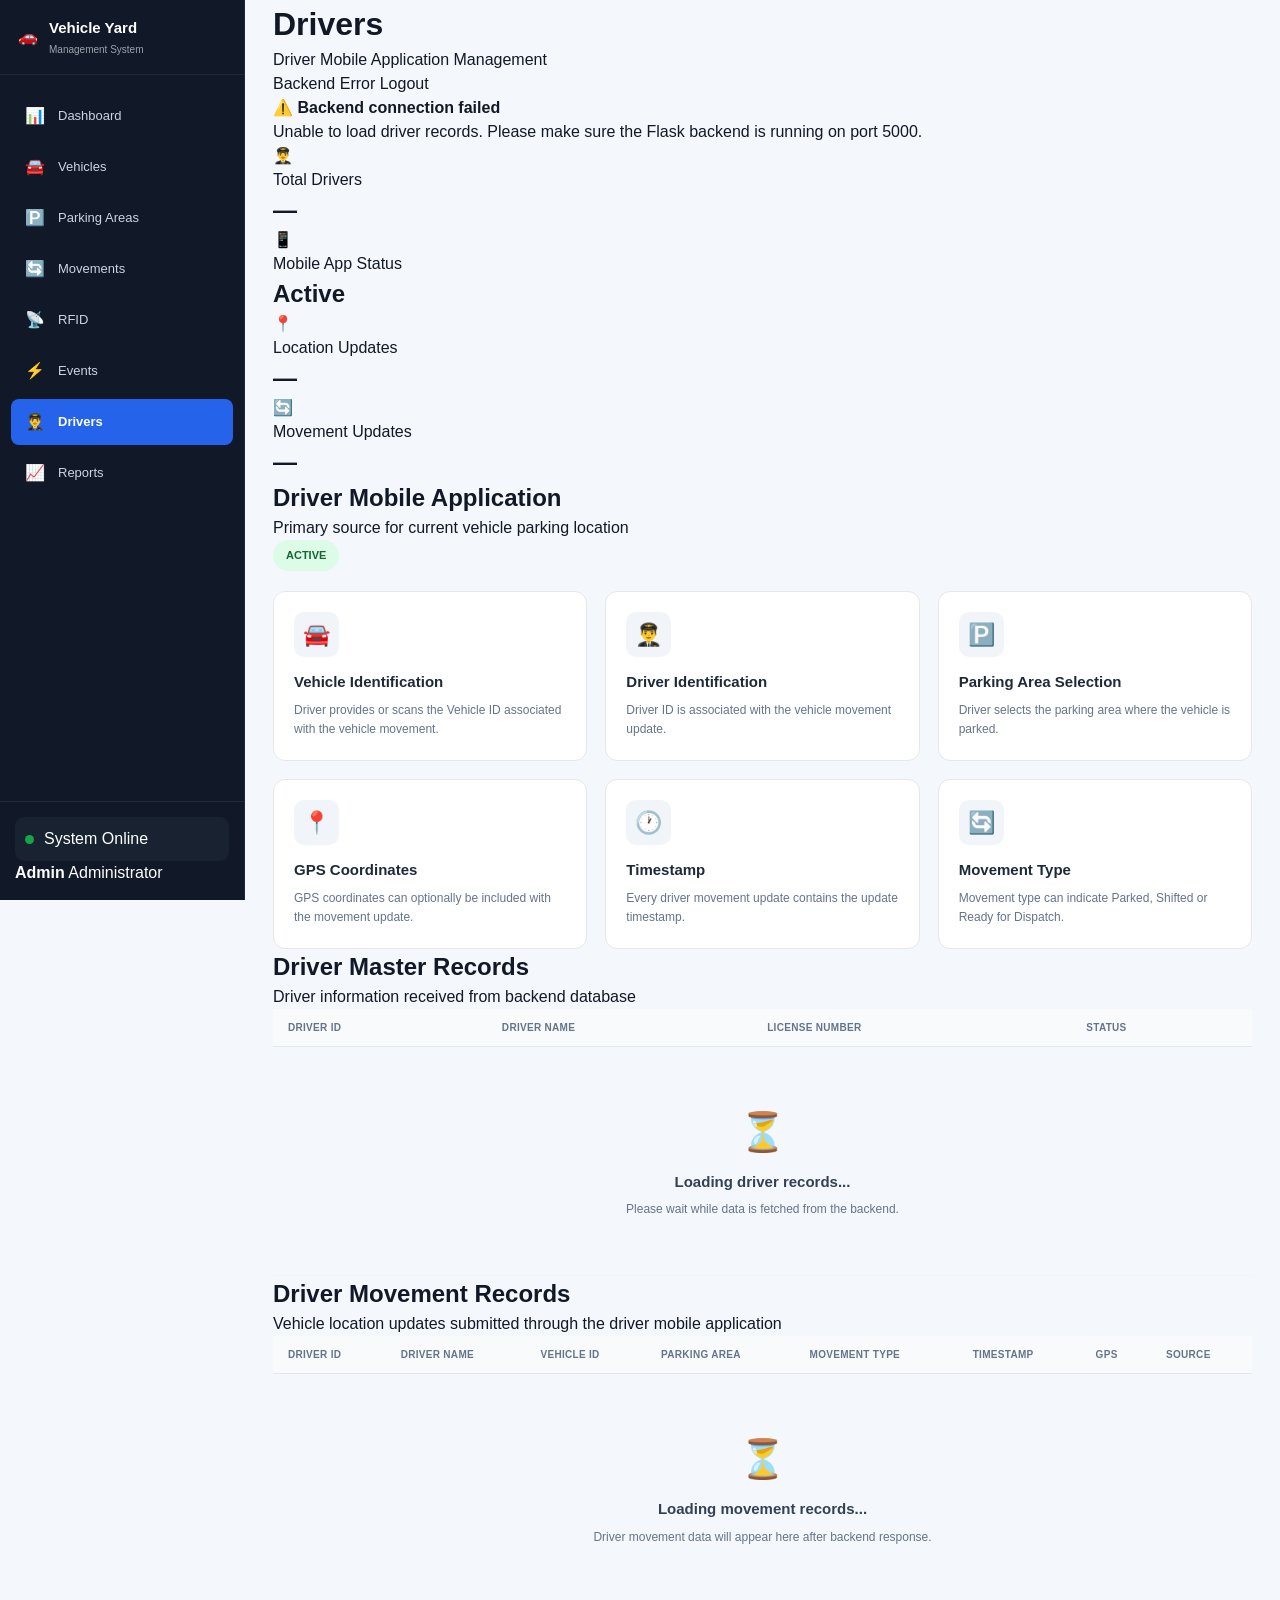
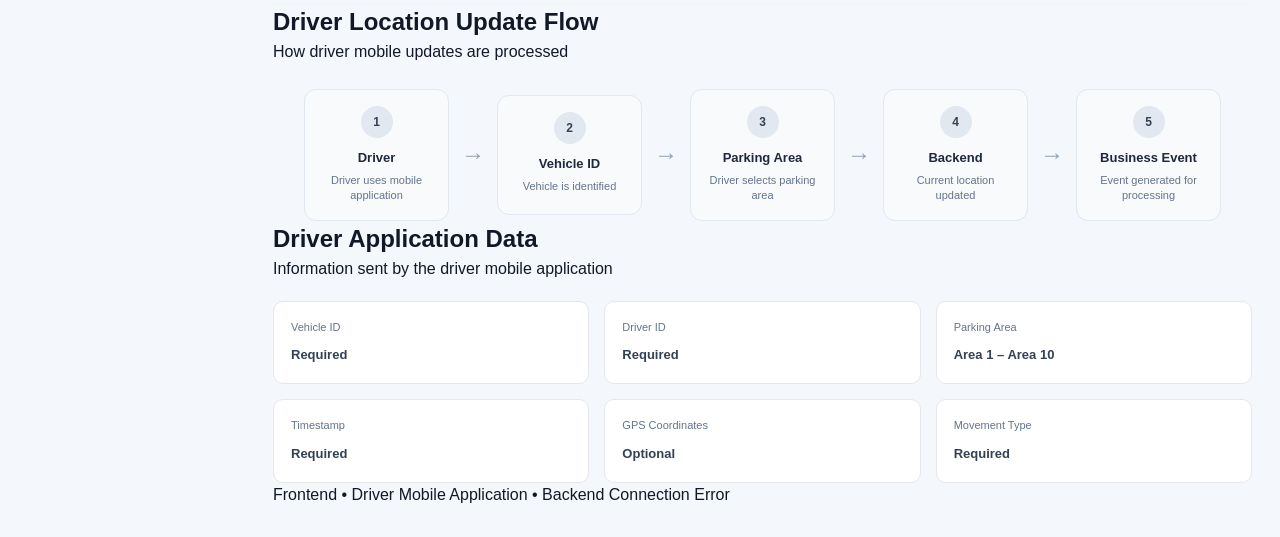
==== commit 53422f99: "Update backend and frontend code" ====
--- a/frontend/pages/drivers.html
+++ b/frontend/pages/drivers.html
@@ -103,8 +103,8 @@
 
             <div class="header-right">
 
-                <span class="demo-badge">
-                    Frontend Demo
+                <span class="demo-badge" id="connectionBadge">
+                    Connecting...
                 </span>
 
                 <a href="../index.html" class="logout-btn">
@@ -118,14 +118,13 @@
 
         <!-- ================= BACKEND NOTE ================= -->
 
-        <div class="backend-note">
-
-            <strong>ℹ️ Backend Integration Pending</strong>
+        <div class="backend-note" id="backendNote">
+
+            <strong>⏳ Connecting to Backend</strong>
 
             <p>
-                Driver records and mobile application activity
-                will be loaded from the backend when API integration
-                is available.
+                Loading driver records and mobile application activity
+                from the Vehicle Yard Management backend.
             </p>
 
         </div>
@@ -146,8 +145,8 @@
                         Total Drivers
                     </span>
 
-                    <h2>
-                        Backend Pending
+                    <h2 id="totalDrivers">
+                        —
                     </h2>
                 </div>
 
@@ -165,7 +164,7 @@
                         Mobile App Status
                     </span>
 
-                    <h2>
+                    <h2 id="mobileStatus">
                         Active
                     </h2>
                 </div>
@@ -184,8 +183,8 @@
                         Location Updates
                     </span>
 
-                    <h2>
-                        Backend Pending
+                    <h2 id="locationUpdates">
+                        —
                     </h2>
                 </div>
 
@@ -203,8 +202,8 @@
                         Movement Updates
                     </span>
 
-                    <h2>
-                        Backend Pending
+                    <h2 id="movementUpdates">
+                        —
                     </h2>
                 </div>
 
@@ -277,8 +276,8 @@
                     <h3>Parking Area Selection</h3>
 
                     <p>
-                        Driver selects or scans the parking
-                        area where the vehicle is parked.
+                        Driver selects the parking area where
+                        the vehicle is parked.
                     </p>
 
                 </div>
@@ -326,7 +325,7 @@
 
                     <p>
                         Movement type can indicate Parked,
-                        Shifted, Ready for Dispatch or Exited Yard.
+                        Shifted or Ready for Dispatch.
                     </p>
 
                 </div>
@@ -336,17 +335,17 @@
         </section>
 
 
-        <!-- ================= DRIVER DATA ================= -->
+        <!-- ================= DRIVER MASTER DATA ================= -->
 
         <section class="content-panel">
 
             <div class="section-header">
 
                 <div>
-                    <h2>Driver Records</h2>
-
-                    <p>
-                        Driver master data will be displayed here
+                    <h2>Driver Master Records</h2>
+
+                    <p>
+                        Driver information received from backend database
                     </p>
                 </div>
 
@@ -361,36 +360,107 @@
 
                         <tr>
                             <th>Driver ID</th>
+                            <th>Driver Name</th>
+                            <th>License Number</th>
+                            <th>Status</th>
+                        </tr>
+
+                    </thead>
+
+
+                    <tbody id="driverMasterTable">
+
+                        <tr>
+
+                            <td colspan="4">
+
+                                <div class="empty-driver">
+
+                                    <div class="empty-icon">
+                                        ⏳
+                                    </div>
+
+                                    <h3>
+                                        Loading driver records...
+                                    </h3>
+
+                                    <p>
+                                        Please wait while data is fetched
+                                        from the backend.
+                                    </p>
+
+                                </div>
+
+                            </td>
+
+                        </tr>
+
+                    </tbody>
+
+                </table>
+
+            </div>
+
+        </section>
+
+
+        <!-- ================= DRIVER MOVEMENT DATA ================= -->
+
+        <section class="content-panel">
+
+            <div class="section-header">
+
+                <div>
+                    <h2>Driver Movement Records</h2>
+
+                    <p>
+                        Vehicle location updates submitted through
+                        the driver mobile application
+                    </p>
+                </div>
+
+            </div>
+
+
+            <div class="table-container">
+
+                <table>
+
+                    <thead>
+
+                        <tr>
+                            <th>Driver ID</th>
+                            <th>Driver Name</th>
                             <th>Vehicle ID</th>
                             <th>Parking Area</th>
                             <th>Movement Type</th>
                             <th>Timestamp</th>
                             <th>GPS</th>
-                            <th>Status</th>
+                            <th>Source</th>
                         </tr>
 
                     </thead>
 
 
-                    <tbody>
+                    <tbody id="driverMovementTable">
 
                         <tr>
 
-                            <td colspan="7">
+                            <td colspan="8">
 
                                 <div class="empty-driver">
 
                                     <div class="empty-icon">
-                                        👨‍✈️
+                                        ⏳
                                     </div>
 
                                     <h3>
-                                        Driver data not available
+                                        Loading movement records...
                                     </h3>
 
                                     <p>
-                                        Driver records will appear
-                                        here after backend API integration.
+                                        Driver movement data will appear
+                                        here after backend response.
                                     </p>
 
                                 </div>
@@ -582,9 +652,9 @@
 
         <!-- ================= FOOTER ================= -->
 
-        <footer class="page-footer">
-
-            Frontend Demo • Driver Mobile Application • Backend Integration Pending
+        <footer class="page-footer" id="pageFooter">
+
+            Frontend • Driver Mobile Application • Connecting to Backend
 
         </footer>
 
@@ -598,330 +668,625 @@
 <style>
 
 .driver-feature-grid {
-
     display: grid;
-
-    grid-template-columns:
-        repeat(3, 1fr);
-
+    grid-template-columns: repeat(3, 1fr);
     gap: 18px;
-
     margin-top: 20px;
 }
 
-
 .driver-feature-card {
-
     background: #ffffff;
-
     border: 1px solid #e5e7eb;
-
     border-radius: 12px;
-
     padding: 20px;
-
     min-height: 170px;
-
-}
-
+}
 
 .feature-icon {
-
     width: 45px;
-
     height: 45px;
-
     border-radius: 10px;
-
     background: #f1f5f9;
-
     display: flex;
-
     align-items: center;
-
     justify-content: center;
-
     font-size: 22px;
-
     margin-bottom: 14px;
-
-}
-
+}
 
 .driver-feature-card h3 {
-
     margin: 0 0 8px;
-
     font-size: 15px;
-
     color: #1e293b;
-
-}
-
+}
 
 .driver-feature-card p {
-
     margin: 0;
-
     color: #64748b;
-
     font-size: 12px;
-
     line-height: 1.6;
-
-}
-
+}
 
 .status-badge {
-
     padding: 7px 13px;
-
     border-radius: 20px;
-
     font-size: 11px;
-
     font-weight: 600;
-
-}
-
+}
 
 .status-badge.active {
-
     background: #dcfce7;
-
     color: #166534;
-
-}
-
+}
 
 .empty-driver {
-
     text-align: center;
-
     padding: 45px 20px;
-
-}
-
+}
 
 .empty-icon {
-
     font-size: 38px;
-
     margin-bottom: 10px;
-
-}
-
+}
 
 .empty-driver h3 {
-
     margin: 0 0 7px;
-
     color: #334155;
-
     font-size: 15px;
-
-}
-
+}
 
 .empty-driver p {
-
     margin: 0;
-
     color: #64748b;
-
     font-size: 12px;
-
-}
-
+}
 
 .driver-flow {
-
     display: flex;
-
     align-items: center;
-
     justify-content: center;
-
     gap: 12px;
-
     flex-wrap: wrap;
-
     margin-top: 25px;
-
-}
-
+}
 
 .flow-step {
-
     width: 145px;
-
     min-height: 120px;
-
     padding: 16px;
-
     text-align: center;
-
     background: #f8fafc;
-
     border: 1px solid #e2e8f0;
-
     border-radius: 12px;
-
-}
-
+}
 
 .flow-number {
-
     width: 32px;
-
     height: 32px;
-
     margin: 0 auto 10px;
-
     border-radius: 50%;
-
     background: #e2e8f0;
-
     color: #334155;
-
     display: flex;
-
     align-items: center;
-
     justify-content: center;
-
     font-size: 12px;
-
     font-weight: 700;
-
-}
-
+}
 
 .flow-step h3 {
-
     margin: 0 0 6px;
-
     font-size: 13px;
-
     color: #1e293b;
-
-}
-
+}
 
 .flow-step p {
-
     margin: 0;
-
     font-size: 11px;
-
     color: #64748b;
-
     line-height: 1.4;
-
-}
-
+}
 
 .flow-arrow {
-
     font-size: 24px;
-
     color: #94a3b8;
-
-}
-
+}
 
 .driver-data-grid {
-
     display: grid;
-
-    grid-template-columns:
-        repeat(3, 1fr);
-
+    grid-template-columns: repeat(3, 1fr);
     gap: 15px;
-
     margin-top: 20px;
-
-}
-
+}
 
 .data-item {
-
     padding: 17px;
-
     border: 1px solid #e5e7eb;
-
     border-radius: 10px;
-
     background: #ffffff;
-
-}
-
+}
 
 .data-item span {
-
     display: block;
-
     font-size: 11px;
-
     color: #64748b;
-
     margin-bottom: 7px;
-
-}
-
+}
 
 .data-item strong {
-
     font-size: 13px;
-
     color: #334155;
-
-}
-
+}
 
 @media (max-width: 1000px) {
 
     .driver-feature-grid {
-
-        grid-template-columns:
-            repeat(2, 1fr);
-
+        grid-template-columns: repeat(2, 1fr);
     }
 
     .driver-data-grid {
-
-        grid-template-columns:
-            repeat(2, 1fr);
-
-    }
-
-}
-
+        grid-template-columns: repeat(2, 1fr);
+    }
+
+}
 
 @media (max-width: 650px) {
 
     .driver-feature-grid {
-
         grid-template-columns: 1fr;
-
     }
 
     .driver-data-grid {
-
         grid-template-columns: 1fr;
-
     }
 
     .flow-arrow {
-
         transform: rotate(90deg);
-
     }
 
 }
 
 </style>
 
+
+<!-- ================= BACKEND JAVASCRIPT ================= -->
+
+<script>
+
+const API_BASE_URL = "http://127.0.0.1:5000";
+
+let drivers = [];
+let movements = [];
+
+
+/* ================= HTML ESCAPE ================= */
+
+function escapeHTML(value) {
+
+    if (value === null || value === undefined) {
+        return "";
+    }
+
+    return String(value)
+        .replace(/&/g, "&amp;")
+        .replace(/</g, "&lt;")
+        .replace(/>/g, "&gt;")
+        .replace(/"/g, "&quot;")
+        .replace(/'/g, "&#039;");
+}
+
+
+/* ================= DATE FORMAT ================= */
+
+function formatDateTime(value) {
+
+    if (!value) {
+        return "—";
+    }
+
+    const date = new Date(value);
+
+    if (Number.isNaN(date.getTime())) {
+        return escapeHTML(value);
+    }
+
+    return date.toLocaleString("en-IN", {
+        day: "2-digit",
+        month: "2-digit",
+        year: "numeric",
+        hour: "2-digit",
+        minute: "2-digit",
+        second: "2-digit"
+    });
+
+}
+
+
+/* ================= MOVEMENT NAME ================= */
+
+function formatMovementType(value) {
+
+    if (!value) {
+        return "—";
+    }
+
+    return String(value)
+        .replace(/_/g, " ")
+        .replace(/\b\w/g, char => char.toUpperCase());
+
+}
+
+
+/* ================= LOAD DRIVERS ================= */
+
+async function loadDrivers() {
+
+    const response = await fetch(
+        `${API_BASE_URL}/api/driver/drivers`
+    );
+
+    if (!response.ok) {
+        throw new Error("Driver API request failed");
+    }
+
+    drivers = await response.json();
+
+}
+
+
+/* ================= LOAD MOVEMENTS ================= */
+
+async function loadMovements() {
+
+    const response = await fetch(
+        `${API_BASE_URL}/api/driver/movements?limit=100`
+    );
+
+    if (!response.ok) {
+        throw new Error("Movement API request failed");
+    }
+
+    movements = await response.json();
+
+}
+
+
+/* ================= DRIVER NAME ================= */
+
+function getDriverName(driverId) {
+
+    const driver = drivers.find(
+        item => item.driver_id === driverId
+    );
+
+    return driver
+        ? driver.full_name
+        : "Unknown Driver";
+
+}
+
+
+/* ================= RENDER DRIVER MASTER ================= */
+
+function renderDriverMaster() {
+
+    const table = document.getElementById(
+        "driverMasterTable"
+    );
+
+    if (!drivers.length) {
+
+        table.innerHTML = `
+            <tr>
+                <td colspan="4">
+                    <div class="empty-driver">
+                        <div class="empty-icon">👨‍✈️</div>
+                        <h3>No driver records found</h3>
+                        <p>No drivers are currently available in backend.</p>
+                    </div>
+                </td>
+            </tr>
+        `;
+
+        return;
+    }
+
+
+    table.innerHTML = drivers.map(driver => {
+
+        const status = driver.is_active
+            ? "Active"
+            : "Inactive";
+
+        return `
+            <tr>
+
+                <td>
+                    <strong>
+                        ${escapeHTML(driver.driver_id)}
+                    </strong>
+                </td>
+
+                <td>
+                    ${escapeHTML(driver.full_name)}
+                </td>
+
+                <td>
+                    ${escapeHTML(driver.license_number)}
+                </td>
+
+                <td>
+                    <span class="status-badge ${driver.is_active ? "active" : ""}">
+                        ${status}
+                    </span>
+                </td>
+
+            </tr>
+        `;
+
+    }).join("");
+
+}
+
+
+/* ================= RENDER MOVEMENTS ================= */
+
+function renderMovements() {
+
+    const table = document.getElementById(
+        "driverMovementTable"
+    );
+
+    if (!movements.length) {
+
+        table.innerHTML = `
+            <tr>
+                <td colspan="8">
+                    <div class="empty-driver">
+                        <div class="empty-icon">📍</div>
+                        <h3>No movement records found</h3>
+                        <p>
+                            Driver movement updates will appear
+                            here after they are recorded.
+                        </p>
+                    </div>
+                </td>
+            </tr>
+        `;
+
+        return;
+    }
+
+
+    table.innerHTML = movements.map(movement => {
+
+        const gps = movement.gps;
+
+        let gpsText = "—";
+
+        if (
+            gps &&
+            gps.lat !== null &&
+            gps.lat !== undefined &&
+            gps.lng !== null &&
+            gps.lng !== undefined
+        ) {
+
+            gpsText =
+                `${gps.lat}, ${gps.lng}`;
+
+        }
+
+
+        return `
+            <tr>
+
+                <td>
+                    <strong>
+                        ${escapeHTML(movement.updated_by)}
+                    </strong>
+                </td>
+
+                <td>
+                    ${escapeHTML(
+                        getDriverName(movement.updated_by)
+                    )}
+                </td>
+
+                <td>
+                    ${escapeHTML(movement.vehicle_id)}
+                </td>
+
+                <td>
+                    ${escapeHTML(
+                        movement.to_area_id || "Not Assigned"
+                    )}
+                </td>
+
+                <td>
+                    ${escapeHTML(
+                        formatMovementType(
+                            movement.movement_type
+                        )
+                    )}
+                </td>
+
+                <td>
+                    ${formatDateTime(
+                        movement.recorded_at
+                    )}
+                </td>
+
+                <td>
+                    ${escapeHTML(gpsText)}
+                </td>
+
+                <td>
+                    <span class="status-badge active">
+                        Driver Mobile App
+                    </span>
+                </td>
+
+            </tr>
+        `;
+
+    }).join("");
+
+}
+
+
+/* ================= UPDATE SUMMARY ================= */
+
+function updateSummary() {
+
+    document.getElementById(
+        "totalDrivers"
+    ).textContent = drivers.length;
+
+
+    document.getElementById(
+        "locationUpdates"
+    ).textContent = movements.length;
+
+
+    document.getElementById(
+        "movementUpdates"
+    ).textContent = movements.length;
+
+
+    const activeDrivers = drivers.filter(
+        driver => driver.is_active
+    ).length;
+
+
+    document.getElementById(
+        "mobileStatus"
+    ).textContent =
+        activeDrivers > 0
+            ? "Active"
+            : "Inactive";
+
+}
+
+
+/* ================= BACKEND CONNECTED ================= */
+
+function showConnected() {
+
+    const badge =
+        document.getElementById("connectionBadge");
+
+    const note =
+        document.getElementById("backendNote");
+
+    const footer =
+        document.getElementById("pageFooter");
+
+
+    badge.textContent =
+        "Backend Connected";
+
+
+    note.innerHTML = `
+        <strong>✅ Backend integration active</strong>
+
+        <p>
+            Driver master records and driver mobile
+            application movement updates are being received
+            from the Vehicle Yard Management backend.
+        </p>
+    `;
+
+
+    footer.textContent =
+        "Frontend • Driver Mobile Application • Backend Connected";
+
+}
+
+
+/* ================= BACKEND ERROR ================= */
+
+function showBackendError(error) {
+
+    console.error(error);
+
+
+    const badge =
+        document.getElementById("connectionBadge");
+
+    const note =
+        document.getElementById("backendNote");
+
+    const footer =
+        document.getElementById("pageFooter");
+
+
+    badge.textContent =
+        "Backend Error";
+
+
+    note.innerHTML = `
+        <strong>⚠️ Backend connection failed</strong>
+
+        <p>
+            Unable to load driver records.
+            Please make sure the Flask backend is running
+            on port 5000.
+        </p>
+    `;
+
+
+    footer.textContent =
+        "Frontend • Driver Mobile Application • Backend Connection Error";
+
+}
+
+
+/* ================= LOAD PAGE ================= */
+
+async function loadPage() {
+
+    try {
+
+        await Promise.all([
+            loadDrivers(),
+            loadMovements()
+        ]);
+
+
+        renderDriverMaster();
+
+        renderMovements();
+
+        updateSummary();
+
+        showConnected();
+
+    }
+    catch (error) {
+
+        showBackendError(error);
+
+    }
+
+}
+
+
+/* ================= INITIAL LOAD ================= */
+
+loadPage();
+
+
+/* ================= AUTO REFRESH ================= */
+
+setInterval(() => {
+
+    loadPage();
+
+}, 10000);
+
+</script>
+
 </body>
 
-</html>
+</html>
--- a/frontend/css/style.css
+++ b/frontend/css/style.css
@@ -1,6 +1,11 @@
-
-/* =========================================================
-   GLOBAL RESET
+/* =========================================================
+   VEHICLE YARD MANAGEMENT SYSTEM
+   COMPLETE UPDATED STYLE.CSS
+========================================================= */
+
+
+/* =========================================================
+   GLOBAL
 ========================================================= */
 
 * {
@@ -14,7 +19,7 @@
     --primary-dark: #1d4ed8;
 
     --sidebar: #111827;
-    --sidebar-hover: #1e3a8a;
+    --sidebar-hover: #1f2937;
 
     --background: #f4f7fb;
     --card: #ffffff;
@@ -45,6 +50,7 @@
 
 a {
     text-decoration: none;
+    color: inherit;
 }
 
 button,
@@ -66,77 +72,82 @@
     align-items: center;
     justify-content: center;
 
+    background:
+        linear-gradient(
+            135deg,
+            #eff6ff,
+            #f8fafc
+        );
+
     padding: 20px;
-
-    background: linear-gradient(
-        135deg,
-        #eff6ff,
-        #f8fafc
-    );
 }
 
 .login-card {
-    width: 400px;
-    max-width: 100%;
+    width: 100%;
+    max-width: 410px;
 
     background: #ffffff;
 
-    padding: 40px;
+    border: 1px solid var(--border);
 
     border-radius: 18px;
 
+    padding: 35px;
+
+    box-shadow:
+        0 15px 40px rgba(15, 23, 42, 0.10);
+}
+
+.login-card .logo {
+    width: 60px;
+    height: 60px;
+
+    display: flex;
+    align-items: center;
+    justify-content: center;
+
+    margin: 0 auto 15px;
+
+    background: var(--primary);
+
+    border-radius: 15px;
+
+    font-size: 30px;
+}
+
+.login-card h1 {
     text-align: center;
 
-    box-shadow:
-        0 20px 50px
-        rgba(15, 23, 42, 0.12);
-}
-
-.logo {
-    width: 72px;
-    height: 72px;
-
-    margin: 0 auto 20px;
-
-    display: flex;
-    align-items: center;
-    justify-content: center;
-
-    background: var(--primary);
-
-    color: #ffffff;
-
-    border-radius: 18px;
-
-    font-size: 32px;
-
-    box-shadow:
-        0 8px 20px
-        rgba(37, 99, 235, 0.25);
-}
-
-.login-card h1 {
-    font-size: 28px;
-    margin-bottom: 5px;
-}
-
-.subtitle {
+    color: var(--heading);
+
+    font-size: 27px;
+
+    margin-bottom: 3px;
+}
+
+.login-card .subtitle {
+    text-align: center;
+
     color: var(--muted);
-    margin-bottom: 30px;
+
+    font-size: 14px;
+
+    margin-bottom: 28px;
 }
 
 .login-card form {
-    text-align: left;
+    display: flex;
+    flex-direction: column;
 }
 
 .login-card label {
-    display: block;
-
-    margin-top: 15px;
+    font-size: 13px;
+
+    font-weight: 600;
+
+    color: #374151;
+
     margin-bottom: 7px;
-
-    font-size: 14px;
-    font-weight: 600;
 }
 
 .login-card input {
@@ -144,15 +155,15 @@
 
     padding: 12px 13px;
 
-    border: 1px solid #d1d5db;
+    border: 1px solid var(--border);
 
     border-radius: 8px;
 
+    outline: none;
+
+    margin-bottom: 16px;
+
     font-size: 14px;
-
-    background: #ffffff;
-
-    outline: none;
 
     transition: 0.2s;
 }
@@ -161,28 +172,23 @@
     border-color: var(--primary);
 
     box-shadow:
-        0 0 0 3px
-        rgba(37, 99, 235, 0.10);
+        0 0 0 3px rgba(37, 99, 235, 0.10);
 }
 
 .login-card button {
-    width: 100%;
-
-    margin-top: 25px;
-
-    padding: 13px;
-
     border: none;
 
+    padding: 12px;
+
+    background: var(--primary);
+
+    color: white;
+
     border-radius: 8px;
 
-    background: var(--primary);
-
-    color: #ffffff;
-
-    font-size: 15px;
-
-    font-weight: 600;
+    font-size: 14px;
+
+    font-weight: 700;
 
     cursor: pointer;
 
@@ -191,38 +197,44 @@
 
 .login-card button:hover {
     background: var(--primary-dark);
-
-    transform: translateY(-1px);
 }
 
 #message {
-    margin-top: 15px;
-    font-size: 14px;
+    text-align: center;
+
+    margin-top: 12px;
+
+    font-size: 13px;
 }
 
 .demo {
-    margin-top: 25px;
-
-    padding: 15px;
+    margin-top: 22px;
+
+    padding: 13px;
 
     background: #f8fafc;
 
     border: 1px solid var(--border);
 
-    border-radius: 10px;
-
-    font-size: 13px;
-
-    color: #4b5563;
-}
-
-
-/* =========================================================
-   MAIN APP LAYOUT
-========================================================= */
-
-.app-layout {
-    min-height: 100vh;
+    border-radius: 9px;
+
+    text-align: center;
+
+    font-size: 12px;
+
+    color: var(--muted);
+}
+
+.demo b {
+    color: var(--heading);
+
+    display: block;
+
+    margin-bottom: 4px;
+}
+
+.demo p {
+    margin: 2px 0;
 }
 
 
@@ -235,45 +247,65 @@
 
     left: 0;
     top: 0;
-
-    width: 250px;
-    height: 100vh;
+    bottom: 0;
+
+    width: 245px;
 
     background: var(--sidebar);
 
+    color: white;
+
+    display: flex;
+    flex-direction: column;
+
+    z-index: 1000;
+
+    border-right: 1px solid #1f2937;
+}
+
+
+/* =========================================================
+   SIDEBAR LOGO
+========================================================= */
+
+.sidebar-logo {
+    min-height: 75px;
+
+    display: flex;
+    align-items: center;
+
+    gap: 11px;
+
+    padding: 17px 18px;
+
+    border-bottom: 1px solid #1f2937;
+}
+
+.logo-icon {
+    width: 38px;
+    height: 38px;
+
+    display: flex;
+    align-items: center;
+    justify-content: center;
+
+    background: #2563eb;
+
+    border-radius: 9px;
+
+    font-size: 19px;
+
+    flex-shrink: 0;
+}
+
+.sidebar-logo h2 {
+    margin: 0;
+
     color: #ffffff;
 
-    padding: 22px 15px;
-
-    display: flex;
-    flex-direction: column;
-
-    z-index: 1000;
-}
-
-.sidebar-logo {
-    display: flex;
-
-    align-items: center;
-
-    gap: 10px;
-
-    padding: 8px 10px 25px;
-
-    border-bottom:
-        1px solid
-        rgba(255,255,255,0.08);
-
-    margin-bottom: 20px;
-}
-
-.sidebar-logo::first-letter {
-    font-size: 25px;
-}
-
-.sidebar-logo h2 {
-    font-size: 17px;
-    color: #ffffff;
+    font-size: 15px;
+
+    font-weight: 700;
 }
 
 .sidebar-logo span {
@@ -286,10 +318,20 @@
     margin-top: 2px;
 }
 
+
+/* =========================================================
+   SIDEBAR NAVIGATION
+========================================================= */
+
 .sidebar-nav {
+    padding: 18px 11px;
+
     display: flex;
     flex-direction: column;
+
     gap: 5px;
+
+    flex: 1;
 }
 
 .sidebar-nav a {
@@ -303,40 +345,44 @@
 
     border-radius: 8px;
 
-    color: #d1d5db;
-
-    font-size: 14px;
+    color: #cbd5e1;
+
+    font-size: 13px;
 
     transition: 0.2s;
 }
 
+.sidebar-nav a span {
+    width: 22px;
+
+    text-align: center;
+
+    font-size: 16px;
+}
+
 .sidebar-nav a:hover {
-    background:
-        rgba(255,255,255,0.07);
-
-    color: #ffffff;
+    background: var(--sidebar-hover);
+
+    color: white;
 }
 
 .sidebar-nav a.active {
     background: var(--primary);
 
-    color: #ffffff;
-
-    box-shadow:
-        0 5px 15px
-        rgba(37,99,235,0.25);
-}
-
-.sidebar-nav a span:first-child {
-    width: 22px;
-
-    text-align: center;
-
-    font-size: 17px;
-}
+    color: white;
+
+    font-weight: 600;
+}
+
+
+/* =========================================================
+   SIDEBAR BOTTOM
+========================================================= */
 
 .sidebar-bottom {
-    margin-top: auto;
+    padding: 15px;
+
+    border-top: 1px solid #1f2937;
 }
 
 .system-status {
@@ -346,239 +392,119 @@
 
     gap: 10px;
 
-    padding: 12px;
-
-    margin-bottom: 10px;
-
-    background:
-        rgba(255,255,255,0.05);
+    padding: 10px;
+
+    background: #182231;
 
     border-radius: 9px;
-
-    color: #d1d5db;
+}
+
+.system-status strong {
+    display: block;
 
     font-size: 12px;
+
+    color: white;
+}
+
+.system-status small {
+    display: block;
+
+    color: #9ca3af;
+
+    font-size: 10px;
+
+    margin-top: 2px;
 }
 
 .status-dot {
+    width: 9px;
+    height: 9px;
+
+    border-radius: 50%;
+
+    background: var(--success);
+
+    flex-shrink: 0;
+}
+
+
+/* =========================================================
+   MAIN CONTENT
+========================================================= */
+
+.main-content {
+    margin-left: 245px;
+
+    min-height: 100vh;
+
+    padding: 0 28px 30px;
+}
+
+
+/* =========================================================
+   TOPBAR
+========================================================= */
+
+.topbar {
+    min-height: 75px;
+
+    display: flex;
+
+    align-items: center;
+
+    justify-content: space-between;
+
+    border-bottom: 1px solid var(--border);
+
+    margin-bottom: 24px;
+}
+
+.topbar-left h1 {
+    font-size: 24px;
+
+    color: var(--heading);
+
+    margin-bottom: 2px;
+}
+
+.topbar-left p {
+    font-size: 12px;
+
+    color: var(--muted);
+}
+
+.topbar-right {
+    display: flex;
+
+    align-items: center;
+
+    gap: 25px;
+}
+
+.connection-status {
+    display: flex;
+
+    align-items: center;
+
+    gap: 7px;
+
+    font-size: 12px;
+
+    color: #475569;
+}
+
+.connection-status .status-dot {
     width: 8px;
     height: 8px;
-
-    border-radius: 50%;
-
-    background: #22c55e;
-
-    display: inline-block;
-
-    flex-shrink: 0;
-
-    box-shadow:
-        0 0 0 4px
-        rgba(34,197,94,0.12);
-}
-
-.admin-info {
-    padding: 10px 12px;
-}
-
-.admin-info strong {
-    display: block;
-
-    color: #ffffff;
-
-    font-size: 12px;
-}
-
-.admin-info span {
-    display: block;
-
-    color: #9ca3af;
-
-    font-size: 10px;
-}
-
-.logout-link {
-    display: flex;
-
-    align-items: center;
-
-    gap: 12px;
-
-    padding: 11px 13px;
-
-    color: #d1d5db;
-
-    border-radius: 8px;
-
-    font-size: 14px;
-}
-
-.logout-link:hover {
-    background:
-        rgba(220,38,38,0.15);
-
-    color: #fca5a5;
-}
-
-
-/* =========================================================
-   MAIN CONTENT
-========================================================= */
-
-.main-content {
-    margin-left: 250px;
-
-    min-height: 100vh;
-
-    padding: 25px 30px;
-
-    background: var(--background);
-}
-
-
-/* =========================================================
-   TOP HEADER
-========================================================= */
-
-.top-header {
-    display: flex;
-
-    justify-content: space-between;
-
-    align-items: center;
-
-    gap: 20px;
-
-    margin-bottom: 25px;
-}
-
-.top-header h1 {
-    font-size: 28px;
-
-    font-weight: 700;
-
-    color: var(--text);
-
-    margin-bottom: 3px;
-}
-
-.top-header p {
-    color: var(--muted);
-
-    font-size: 13px;
-}
-
-.header-right {
-    display: flex;
-
-    align-items: center;
-
-    gap: 12px;
-}
-
-.demo-badge {
-    padding: 7px 11px;
-
-    background: #eff6ff;
-
-    color: #1d4ed8;
-
-    border-radius: 20px;
-
-    font-size: 10px;
-
-    font-weight: 700;
-}
-
-.logout-btn {
-    padding: 8px 13px;
-
-    background: #ffffff;
-
-    color: #475569;
-
-    border: 1px solid var(--border);
-
-    border-radius: 8px;
-
-    font-size: 11px;
-
-    font-weight: 600;
-
-    transition: 0.2s;
-}
-
-.logout-btn:hover {
-    background: #fee2e2;
-
-    color: #991b1b;
-}
-
-
-/* =========================================================
-   OLD TOPBAR SUPPORT
-========================================================= */
-
-.topbar {
-    display: flex;
-
-    justify-content: space-between;
-
-    align-items: center;
-
-    margin-bottom: 25px;
-}
-
-.page-title h1 {
-    font-size: 28px;
-    margin-bottom: 3px;
-}
-
-.page-title p {
-    color: var(--muted);
-    font-size: 13px;
-}
-
-.topbar-right {
-    display: flex;
-    align-items: center;
-    gap: 18px;
-}
-
-.connection-status {
-    display: flex;
-
-    align-items: center;
-
-    gap: 8px;
-
-    padding: 8px 12px;
-
-    background: #ecfdf5;
-
-    color: #166534;
-
-    border-radius: 20px;
-
-    font-size: 12px;
-
-    font-weight: 600;
-}
-
-.user-info {
-    display: flex;
-
-    align-items: center;
-
-    gap: 10px;
-
-    background: #ffffff;
-
-    padding: 8px 12px;
-
-    border-radius: 10px;
-
-    box-shadow: var(--shadow);
+}
+
+.user-profile {
+    display: flex;
+
+    align-items: center;
+
+    gap: 9px;
 }
 
 .user-avatar {
@@ -592,275 +518,122 @@
 
     background: #dbeafe;
 
-    color: #1d4ed8;
+    color: var(--primary);
 
     border-radius: 50%;
 
-    font-weight: bold;
-}
-
-
-/* =========================================================
-   BACKEND NOTE
-========================================================= */
-
-.backend-note {
-    display: flex;
-
-    align-items: center;
-
-    gap: 8px;
-
-    margin-bottom: 20px;
-
-    padding: 13px 16px;
-
-    background: #fff7ed;
-
-    border: 1px solid #fed7aa;
-
-    border-radius: 10px;
-
-    color: #9a3412;
+    font-size: 13px;
+
+    font-weight: 700;
+}
+
+.user-profile strong {
+    display: block;
 
     font-size: 12px;
-}
-
-.backend-note strong {
-    white-space: nowrap;
-}
-
-.backend-note p {
-    margin: 0;
-}
-
-
-/* =========================================================
-   SUMMARY CARDS
-========================================================= */
-
-.summary-grid {
-    display: grid;
-
-    grid-template-columns:
-        repeat(4, 1fr);
-
-    gap: 18px;
-
-    margin-bottom: 22px;
-}
-
-.summary-card {
-    background: #ffffff;
-
-    padding: 20px;
-
-    border-radius: 13px;
-
-    display: flex;
-
-    align-items: center;
-
-    gap: 15px;
-
-    box-shadow: var(--shadow);
-
-    border:
-        1px solid
-        #edf0f4;
-}
-
-.summary-icon {
-    width: 50px;
-    height: 50px;
-
-    min-width: 50px;
-
-    display: flex;
-
-    align-items: center;
-    justify-content: center;
-
-    background: #eff6ff;
-
-    border-radius: 11px;
-
-    font-size: 22px;
-}
-
-.summary-label {
+
+    color: var(--heading);
+}
+
+.user-profile small {
     display: block;
 
+    font-size: 10px;
+
     color: var(--muted);
 
-    font-size: 11px;
-
-    margin-bottom: 3px;
-}
-
-.summary-card h2 {
-    font-size: 19px;
-
-    line-height: 1.3;
-
-    color: var(--heading);
-}
-
-.summary-card small {
-    color: var(--muted);
-
-    font-size: 9px;
-}
-
-
-/* =========================================================
-   CONTENT PANELS
-========================================================= */
-
-.content-panel {
-    background: #ffffff;
-
-    padding: 22px;
-
-    margin-bottom: 20px;
-
-    border-radius: 13px;
-
-    box-shadow: var(--shadow);
-
-    border:
-        1px solid
-        #edf0f4;
-
-    min-width: 0;
-}
-
-.section-header {
-    display: flex;
-
-    align-items: center;
+    margin-top: 1px;
+}
+
+
+/* =========================================================
+   WELCOME PANEL
+========================================================= */
+
+.welcome-panel {
+    display: flex;
 
     justify-content: space-between;
 
-    gap: 15px;
-
-    margin-bottom: 18px;
-}
-
-.section-header h2 {
-    font-size: 17px;
-
-    color: var(--heading);
-
-    margin-bottom: 3px;
-}
-
-.section-header p {
-    color: var(--muted);
-
-    font-size: 12px;
-}
-
-
-/* =========================================================
-   WELCOME PANEL
-========================================================= */
-
-.welcome-panel {
+    align-items: center;
+
+    gap: 20px;
+
+    padding: 25px;
+
     background:
         linear-gradient(
             135deg,
-            #1e40af,
+            #1d4ed8,
             #2563eb
         );
 
-    color: #ffffff;
-
-    padding: 25px 28px;
+    color: white;
 
     border-radius: 15px;
 
-    display: flex;
-
-    justify-content: space-between;
-
-    align-items: center;
-
-    gap: 20px;
-
-    margin-bottom: 22px;
-
-    box-shadow:
-        0 10px 25px
-        rgba(37,99,235,0.18);
+    box-shadow: var(--shadow);
+
+    margin-bottom: 20px;
+}
+
+.welcome-label {
+    display: block;
+
+    font-size: 10px;
+
+    font-weight: 700;
+
+    letter-spacing: 1.5px;
+
+    opacity: 0.75;
+
+    margin-bottom: 6px;
 }
 
 .welcome-panel h2 {
-    font-size: 22px;
+    font-size: 23px;
+
     margin-bottom: 5px;
 }
 
 .welcome-panel p {
-    color: #dbeafe;
-
     font-size: 13px;
 
-    max-width: 600px;
-}
-
-.section-label {
+    opacity: 0.85;
+
+    max-width: 650px;
+}
+
+.welcome-stats {
+    display: flex;
+
+    gap: 28px;
+
+    flex-shrink: 0;
+}
+
+.welcome-stats div {
+    text-align: center;
+
+    min-width: 80px;
+}
+
+.welcome-stats strong {
     display: block;
 
-    font-size: 10px;
-
-    font-weight: 700;
-
-    letter-spacing: 1px;
-
-    color: #64748b;
-
-    margin-bottom: 5px;
-}
-
-.welcome-panel .section-label {
-    color: #bfdbfe;
-}
-
-.overview-info {
-    display: flex;
-    gap: 12px;
-}
-
-.overview-info div {
-    min-width: 110px;
-
-    text-align: center;
-
-    padding: 15px;
-
-    border:
-        1px solid
-        rgba(255,255,255,0.20);
-
-    border-radius: 10px;
-
-    background:
-        rgba(255,255,255,0.08);
-}
-
-.overview-info strong {
-    display: block;
-    font-size: 24px;
-}
-
-.overview-info span {
-    font-size: 10px;
-    color: #dbeafe;
-}
-
-
-/* =========================================================
-   DASHBOARD CARDS
+    font-size: 27px;
+}
+
+.welcome-stats span {
+    font-size: 11px;
+
+    opacity: 0.80;
+}
+
+
+/* =========================================================
+   SUMMARY CARDS
 ========================================================= */
 
 .dashboard-cards {
@@ -869,203 +642,789 @@
     grid-template-columns:
         repeat(4, 1fr);
 
-    gap: 18px;
-
-    margin-bottom: 22px;
+    gap: 16px;
+
+    margin-bottom: 25px;
 }
 
 .dashboard-card {
+    display: flex;
+
+    align-items: center;
+
+    gap: 14px;
+
+    padding: 18px;
+
+    background: var(--card);
+
+    border: 1px solid var(--border);
+
+    border-radius: 12px;
+
+    box-shadow: var(--shadow);
+}
+
+.card-icon {
+    width: 44px;
+    height: 44px;
+
+    display: flex;
+
+    align-items: center;
+    justify-content: center;
+
+    background: #eff6ff;
+
+    border-radius: 10px;
+
+    font-size: 21px;
+}
+
+.dashboard-card span {
+    display: block;
+
+    color: var(--muted);
+
+    font-size: 11px;
+
+    margin-bottom: 2px;
+}
+
+.dashboard-card strong {
+    display: block;
+
+    color: var(--heading);
+
+    font-size: 21px;
+}
+
+.success-text {
+    color: var(--success) !important;
+
+    font-size: 16px !important;
+}
+
+
+/* =========================================================
+   CHART SECTION
+========================================================= */
+
+.chart-section {
+    margin-top: 5px;
+
+    margin-bottom: 25px;
+}
+
+.chart-section-title {
+    margin-bottom: 15px;
+}
+
+.chart-section-title h2 {
+    margin: 0;
+
+    font-size: 21px;
+
+    color: var(--heading);
+}
+
+.chart-section-title p {
+    margin-top: 5px;
+
+    color: var(--muted);
+
+    font-size: 13px;
+}
+
+.chart-grid {
+    display: grid;
+
+    grid-template-columns:
+        repeat(3, 1fr);
+
+    gap: 20px;
+}
+
+.chart-card {
     background: #ffffff;
 
-    padding: 20px;
-
-    border-radius: 13px;
-
-    display: flex;
-
-    align-items: center;
-
-    gap: 15px;
+    border: 1px solid var(--border);
+
+    border-radius: 16px;
+
+    padding: 21px;
 
     box-shadow: var(--shadow);
 
-    border:
-        1px solid
-        #edf0f4;
-}
-
-.card-icon {
-    width: 52px;
-    height: 52px;
-
-    flex-shrink: 0;
-
-    display: flex;
-
-    align-items: center;
+    transition:
+        transform 0.2s,
+        box-shadow 0.2s;
+}
+
+.chart-card:hover {
+    transform: translateY(-2px);
+
+    box-shadow:
+        0 8px 25px rgba(15, 23, 42, 0.08);
+}
+
+.chart-card-header {
+    display: flex;
+
+    justify-content: space-between;
+
+    align-items: flex-start;
+
+    margin-bottom: 10px;
+}
+
+.chart-card-header h3 {
+    margin: 0;
+
+    font-size: 16px;
+
+    color: var(--heading);
+}
+
+.chart-card-header p {
+    margin: 5px 0 0;
+
+    color: var(--muted);
+
+    font-size: 11px;
+}
+
+.chart-badge {
+    padding: 5px 9px;
+
+    border-radius: 20px;
+
+    background: #eff6ff;
+
+    color: var(--primary);
+
+    font-size: 10px;
+
+    font-weight: 700;
+}
+
+.chart-container {
+    height: 225px;
+
+    position: relative;
+
+    display: flex;
+
+    align-items: center;
+
     justify-content: center;
-
-    border-radius: 11px;
-
-    font-size: 22px;
-}
-
-.card-icon.blue {
-    background: #dbeafe;
-}
-
-.card-icon.green {
-    background: #dcfce7;
-}
-
-.card-icon.orange {
-    background: #ffedd5;
-}
-
-.card-icon.purple {
-    background: #ede9fe;
-}
-
-.card-label {
+}
+
+.chart-container canvas {
+    max-width: 205px;
+
+    max-height: 205px;
+}
+
+.chart-center {
+    position: absolute;
+
+    text-align: center;
+
+    pointer-events: none;
+}
+
+.chart-center-value {
     display: block;
 
+    font-size: 29px;
+
+    font-weight: 800;
+
+    color: #111827;
+}
+
+.chart-center-label {
+    display: block;
+
+    font-size: 11px;
+
     color: var(--muted);
 
+    margin-top: 1px;
+}
+
+.chart-legend {
+    display: grid;
+
+    grid-template-columns:
+        1fr 1fr;
+
+    gap: 8px;
+
+    margin-top: 8px;
+}
+
+.legend-item {
+    display: flex;
+
+    align-items: center;
+
+    justify-content: space-between;
+
+    padding: 8px 9px;
+
+    border-radius: 8px;
+
+    background: #f8fafc;
+
     font-size: 11px;
 
-    margin-bottom: 3px;
-}
-
-.card-content h2 {
-    font-size: 22px;
-
-    line-height: 1.2;
-
-    margin-bottom: 3px;
-}
-
-.card-content small {
-    color: #9ca3af;
-    font-size: 10px;
-}
-
-
-/* =========================================================
-   DASHBOARD GRID
+    color: #475569;
+}
+
+.legend-left {
+    display: flex;
+
+    align-items: center;
+
+    gap: 6px;
+}
+
+.legend-dot {
+    width: 8px;
+    height: 8px;
+
+    border-radius: 50%;
+
+    display: inline-block;
+}
+
+.dot-blue {
+    background: #2563eb;
+}
+
+.dot-green {
+    background: #16a34a;
+}
+
+.dot-orange {
+    background: #f59e0b;
+}
+
+.dot-red {
+    background: #dc2626;
+}
+
+.dot-gray {
+    background: #cbd5e1;
+}
+
+.legend-value {
+    font-weight: 700;
+
+    color: var(--heading);
+}
+
+
+/* =========================================================
+   GENERAL DASHBOARD GRID
 ========================================================= */
 
 .dashboard-grid {
     display: grid;
 
     grid-template-columns:
-        0.9fr 1.5fr;
+        1fr 1fr;
 
     gap: 20px;
 
     margin-bottom: 20px;
 }
 
-.bottom-grid {
+
+/* =========================================================
+   PANELS
+========================================================= */
+
+.panel {
+    background: var(--card);
+
+    border: 1px solid var(--border);
+
+    border-radius: 13px;
+
+    box-shadow: var(--shadow);
+
+    overflow: hidden;
+}
+
+.panel-header {
+    display: flex;
+
+    align-items: center;
+
+    justify-content: space-between;
+
+    padding: 17px 19px;
+
+    border-bottom: 1px solid var(--border);
+}
+
+.panel-header h2 {
+    font-size: 16px;
+
+    color: var(--heading);
+
+    margin-bottom: 2px;
+}
+
+.panel-header p {
+    font-size: 11px;
+
+    color: var(--muted);
+}
+
+.panel-badge {
+    padding: 5px 9px;
+
+    background: #ecfdf5;
+
+    color: var(--success);
+
+    border-radius: 15px;
+
+    font-size: 9px;
+
+    font-weight: 700;
+}
+
+
+/* =========================================================
+   PARKING AREA LIST
+========================================================= */
+
+.parking-area-list {
+    padding: 14px 18px;
+}
+
+.parking-area-item {
+    padding: 12px 0;
+
+    border-bottom: 1px solid #f1f5f9;
+}
+
+.parking-area-item:last-child {
+    border-bottom: none;
+}
+
+.parking-area-info {
+    display: flex;
+
+    align-items: center;
+
+    justify-content: space-between;
+
+    margin-bottom: 7px;
+}
+
+.parking-area-info strong {
+    display: block;
+
+    font-size: 12px;
+
+    color: var(--heading);
+}
+
+.parking-area-info small {
+    display: block;
+
+    font-size: 10px;
+
+    color: var(--muted);
+
+    margin-top: 2px;
+}
+
+.parking-area-info > strong {
+    font-size: 12px;
+}
+
+.progress-bar {
+    height: 7px;
+
+    background: #e5e7eb;
+
+    border-radius: 10px;
+
+    overflow: hidden;
+}
+
+.progress-fill {
+    height: 100%;
+
+    border-radius: 10px;
+
+    transition: width 0.5s ease;
+}
+
+.progress-fill.low {
+    background: var(--success);
+}
+
+.progress-fill.medium {
+    background: var(--warning);
+}
+
+.progress-fill.high {
+    background: var(--danger);
+}
+
+.parking-area-bottom {
+    margin-top: 5px;
+
+    font-size: 10px;
+
+    color: var(--muted);
+}
+
+
+/* =========================================================
+   PARKING YARD MAP
+   UPDATED:
+   AVAILABLE = BLACK BORDER
+   OCCUPIED = GREEN BORDER
+   FULL = RED BORDER
+========================================================= */
+
+.yard-map-panel {
+    margin-top: 25px;
+}
+
+.yard-map-title {
+    padding: 20px 20px 0;
+    margin-bottom: 18px;
+}
+
+.yard-map-title h2 {
+    margin: 0;
+
+    color: var(--heading);
+
+    font-size: 21px;
+}
+
+.yard-map-title p {
+    margin: 5px 0 0;
+
+    color: var(--muted);
+
+    font-size: 13px;
+}
+
+.parking-map {
     display: grid;
 
     grid-template-columns:
-        1fr 1fr;
-
-    gap: 20px;
-
+        repeat(5, 1fr);
+
+    gap: 14px;
+
+    padding: 0 20px 20px;
+}
+
+
+/* DEFAULT PARKING SLOT */
+
+.parking-zone {
+    position: relative;
+
+    min-height: 125px;
+
+    padding: 15px;
+
+    border-radius: 14px;
+
+    /* BLACK BORDER */
+    border: 2px solid #111827;
+
+    /* WHITE INSIDE */
+    background: #ffffff;
+
+    transition:
+        all 0.25s ease;
+}
+
+
+/* AVAILABLE */
+
+.parking-zone.available {
+    background: #ffffff;
+
+    border-color: #111827;
+}
+
+
+/* AVAILABLE HOVER */
+
+.parking-zone.available:hover {
+    transform: translateY(-2px);
+
+    border-color: #000000;
+
+    box-shadow:
+        0 5px 15px rgba(15, 23, 42, 0.12);
+}
+
+
+/* OCCUPIED */
+
+.parking-zone.occupied {
+    background: #ffffff;
+
+    /* GREEN BORDER ONLY */
+    border-color: #16a34a;
+
+    box-shadow:
+        0 5px 18px rgba(22, 163, 74, 0.15);
+}
+
+
+/* OCCUPIED HOVER */
+
+.parking-zone.occupied:hover {
+    transform: translateY(-2px);
+
+    border-color: #15803d;
+
+    box-shadow:
+        0 7px 20px rgba(22, 163, 74, 0.20);
+}
+
+
+/* FULL */
+
+.parking-zone.full {
+    background: #ffffff;
+
+    border-color: #dc2626;
+
+    box-shadow:
+        0 5px 18px rgba(220, 38, 38, 0.12);
+}
+
+
+/* =========================================================
+   PARKING ZONE TOP
+========================================================= */
+
+.zone-top {
+    display: flex;
+
+    justify-content: space-between;
+
+    align-items: center;
+}
+
+
+/* =========================================================
+   ZONE NUMBER
+========================================================= */
+
+.zone-number {
+    width: 32px;
+    height: 32px;
+
+    display: flex;
+
+    align-items: center;
+
+    justify-content: center;
+
+    border-radius: 8px;
+
+    /* AVAILABLE = BLACK */
+    background: #111827;
+
+    color: #ffffff;
+
+    font-weight: 800;
+
+    font-size: 13px;
+}
+
+
+/* OCCUPIED = GREEN */
+
+.parking-zone.occupied .zone-number {
+    background: #16a34a;
+
+    color: #ffffff;
+}
+
+
+/* FULL = RED */
+
+.parking-zone.full .zone-number {
+    background: #dc2626;
+
+    color: #ffffff;
+}
+
+
+/* =========================================================
+   ZONE STATUS
+========================================================= */
+
+.zone-status {
+    font-size: 10px;
+
+    font-weight: 700;
+
+    padding: 5px 8px;
+
+    border-radius: 12px;
+
+    background: #111827;
+
+    color: #ffffff;
+}
+
+
+/* OCCUPIED */
+
+.parking-zone.occupied .zone-status {
+    background: #16a34a;
+
+    color: #ffffff;
+}
+
+
+/* FULL */
+
+.parking-zone.full .zone-status {
+    background: #dc2626;
+
+    color: #ffffff;
+}
+
+
+/* =========================================================
+   ZONE TEXT
+========================================================= */
+
+.parking-zone h3 {
+    margin: 14px 0 5px;
+
+    font-size: 15px;
+
+    color: #1e293b;
+}
+
+.zone-id {
+    font-size: 11px;
+
+    color: #64748b;
+}
+
+.zone-count {
+    margin-top: 12px;
+
+    font-size: 12px;
+
+    color: #475569;
+}
+
+.zone-count strong {
+    color: #111827;
+
+    font-size: 15px;
+}
+
+
+/* =========================================================
+   OCCUPIED VEHICLE INDICATOR
+========================================================= */
+
+.zone-vehicles {
+    margin-top: 7px;
+
+    font-size: 10px;
+
+    color: #166534;
+
+    font-weight: 700;
+
+    display: inline-flex;
+
+    align-items: center;
+
+    gap: 4px;
+}
+
+
+/* =========================================================
+   FLOW
+========================================================= */
+
+.data-flow-panel {
     margin-bottom: 20px;
 }
 
-.dashboard-panel {
-    background: #ffffff;
-
-    padding: 22px;
-
-    border-radius: 13px;
-
-    box-shadow: var(--shadow);
-
-    border:
-        1px solid
-        #edf0f4;
-
-    min-width: 0;
-}
-
-.panel-header {
-    display: flex;
-
-    justify-content: space-between;
-
-    align-items: center;
-
-    gap: 15px;
-
-    margin-bottom: 18px;
-}
-
-.panel-header h2 {
-    font-size: 17px;
-}
-
-.view-link {
+.data-flow {
+    display: flex;
+
+    align-items: center;
+
+    justify-content: center;
+
+    gap: 9px;
+
+    padding: 25px 18px;
+
+    overflow-x: auto;
+}
+
+.flow-step {
+    min-width: 110px;
+
+    padding: 13px 9px;
+
+    background: #f8fafc;
+
+    border: 1px solid var(--border);
+
+    border-radius: 10px;
+
+    text-align: center;
+
+    flex-shrink: 0;
+}
+
+.flow-step span {
+    display: block;
+
+    font-size: 20px;
+
+    margin-bottom: 5px;
+}
+
+.flow-step strong {
+    display: block;
+
+    font-size: 10px;
+
+    color: var(--heading);
+}
+
+.flow-arrow {
     color: var(--primary);
 
-    font-size: 12px;
-
-    font-weight: 600;
-
-    white-space: nowrap;
-}
-
-
-/* =========================================================
-   PARKING AREA LIST
-========================================================= */
-
-.area-list {
-    display: flex;
-    flex-direction: column;
-}
-
-.area-row {
-    display: flex;
-
-    justify-content: space-between;
-
-    align-items: center;
-
-    padding: 10px 0;
-
-    border-bottom:
-        1px solid
-        var(--border);
-
-    font-size: 13px;
-}
-
-.area-row:last-child {
-    border-bottom: none;
-}
-
-.area-badge {
-    padding: 4px 9px;
-
-    background: #f1f5f9;
-
-    color: #475569;
-
-    border-radius: 5px;
-
-    font-size: 10px;
-
-    font-weight: 600;
-}
-
-.area-badge.highlighted {
-    background: #dbeafe;
-
-    color: #1d4ed8;
+    font-size: 18px;
+
+    font-weight: 700;
+
+    flex-shrink: 0;
 }
 
 
@@ -1074,8 +1433,6 @@
 ========================================================= */
 
 .table-container {
-    width: 100%;
-
     overflow-x: auto;
 }
 
@@ -1084,97 +1441,47 @@
 
     border-collapse: collapse;
 
-    min-width: 700px;
+    font-size: 12px;
+}
+
+thead {
+    background: #f8fafc;
 }
 
 th {
-    padding: 13px 12px;
-
+    text-align: left;
+
+    padding: 11px 15px;
+
+    color: #64748b;
+
+    font-size: 10px;
+
+    text-transform: uppercase;
+
+    letter-spacing: 0.3px;
+
+    font-weight: 700;
+
+    border-bottom: 1px solid var(--border);
+}
+
+td {
+    padding: 12px 15px;
+
+    color: #475569;
+
+    border-bottom: 1px solid #f1f5f9;
+
+    font-size: 11px;
+}
+
+tbody tr:hover {
     background: #f8fafc;
-
-    color: #64748b;
-
-    font-size: 10px;
-
-    font-weight: 700;
-
-    text-align: left;
-
-    text-transform: uppercase;
-
-    letter-spacing: 0.3px;
-}
-
-td {
-    padding: 14px 12px;
-
-    border-bottom:
-        1px solid
-        var(--border);
-
-    font-size: 12px;
-
-    color: #475569;
-
-    vertical-align: middle;
-}
-
-tbody tr:hover {
-    background: #fafcff;
-}
-
-.vehicle-id {
-    color: var(--primary);
-
-    font-weight: 700;
-}
-
-
-/* =========================================================
-   ACTIVITY TABLE
-========================================================= */
-
-.activity-table {
-    width: 100%;
-    overflow-x: auto;
-}
-
-.table-header,
-.table-row {
-    display: grid;
-
-    grid-template-columns:
-        1fr 1fr 1fr 1.2fr;
-
-    gap: 10px;
-
-    align-items: center;
-
-    min-width: 500px;
-}
-
-.table-header {
-    padding: 10px;
-
-    background: #f8fafc;
-
-    color: #64748b;
-
-    font-size: 10px;
-
-    font-weight: 700;
-
-    text-transform: uppercase;
-}
-
-.table-row {
-    padding: 14px 10px;
-
-    border-bottom:
-        1px solid
-        var(--border);
-
-    font-size: 12px;
+}
+
+td strong {
+    color: var(--heading);
 }
 
 
@@ -1185,367 +1492,549 @@
 .status-badge {
     display: inline-block;
 
-    padding: 5px 10px;
-
-    border-radius: 20px;
-
-    font-size: 10px;
+    padding: 4px 8px;
+
+    border-radius: 12px;
+
+    font-size: 9px;
 
     font-weight: 700;
-}
-
-.status-badge.pending {
-    background: #fff7ed;
-    color: #c2410c;
-}
-
-.status-badge.active {
-    background: #dcfce7;
-    color: #166534;
+
+    text-transform: uppercase;
 }
 
 .status-badge.success {
     background: #dcfce7;
-    color: #166534;
-}
-
-.active-badge {
-    padding: 5px 9px;
-
-    background: #dcfce7;
-
-    color: #166534;
-
-    border-radius: 20px;
-
-    font-size: 9px;
+
+    color: #15803d;
+}
+
+.status-badge.warning {
+    background: #fef3c7;
+
+    color: #b45309;
+}
+
+.status-badge.danger {
+    background: #fee2e2;
+
+    color: #b91c1c;
+}
+
+.status-badge.info {
+    background: #dbeafe;
+
+    color: #1d4ed8;
+}
+
+
+/* =========================================================
+   BACKEND MESSAGE
+========================================================= */
+
+.backend-message {
+    padding: 10px 15px;
+
+    font-size: 10px;
+
+    color: var(--muted);
+}
+
+.loading-message {
+    padding: 25px 10px;
+
+    text-align: center;
+
+    color: var(--muted);
+
+    font-size: 12px;
+}
+
+
+/* =========================================================
+   RFID INFRASTRUCTURE
+========================================================= */
+
+.infrastructure-list {
+    padding: 8px 18px;
+}
+
+.infrastructure-item {
+    display: flex;
+
+    align-items: center;
+
+    gap: 12px;
+
+    padding: 13px 0;
+
+    border-bottom: 1px solid #f1f5f9;
+}
+
+.infrastructure-item:last-child {
+    border-bottom: none;
+}
+
+.infra-icon {
+    width: 37px;
+    height: 37px;
+
+    display: flex;
+
+    align-items: center;
+
+    justify-content: center;
+
+    background: #eff6ff;
+
+    border-radius: 9px;
+
+    font-size: 17px;
+}
+
+.infrastructure-item > div:nth-child(2) {
+    flex: 1;
+}
+
+.infrastructure-item strong {
+    display: block;
+
+    color: var(--heading);
+
+    font-size: 12px;
+}
+
+.infrastructure-item small {
+    display: block;
+
+    color: var(--muted);
+
+    font-size: 10px;
+
+    margin-top: 2px;
+}
+
+
+/* =========================================================
+   BUSINESS EVENTS
+========================================================= */
+
+.event-list {
+    padding: 8px 18px;
+}
+
+.event-item {
+    display: flex;
+
+    align-items: center;
+
+    gap: 12px;
+
+    padding: 11px 0;
+
+    border-bottom: 1px solid #f1f5f9;
+}
+
+.event-item:last-child {
+    border-bottom: none;
+}
+
+.event-number {
+    width: 31px;
+    height: 31px;
+
+    display: flex;
+
+    align-items: center;
+
+    justify-content: center;
+
+    background: #eff6ff;
+
+    color: var(--primary);
+
+    border-radius: 8px;
+
+    font-size: 10px;
 
     font-weight: 700;
 }
 
-
-/* =========================================================
-   RFID
-========================================================= */
-
-.rfid-status-list {
-    display: flex;
-
-    flex-direction: column;
-
-    gap: 10px;
-}
-
-.rfid-status-item {
-    display: flex;
-
-    align-items: center;
-
-    gap: 12px;
-
-    padding: 12px;
+.event-item strong {
+    display: block;
+
+    font-size: 12px;
+
+    color: var(--heading);
+}
+
+.event-item small {
+    display: block;
+
+    color: var(--muted);
+
+    font-size: 10px;
+
+    margin-top: 2px;
+}
+
+
+/* =========================================================
+   DATA FLOW
+========================================================= */
+
+.data-flow-panel {
+    margin-bottom: 20px;
+}
+
+.data-flow {
+    display: flex;
+
+    align-items: center;
+
+    justify-content: center;
+
+    gap: 9px;
+
+    padding: 25px 18px;
+
+    overflow-x: auto;
+}
+
+.flow-step {
+    min-width: 110px;
+
+    padding: 13px 9px;
 
     background: #f8fafc;
 
-    border-radius: 9px;
-}
-
-.rfid-icon {
-    width: 38px;
-    height: 38px;
-
-    display: flex;
-
-    align-items: center;
-    justify-content: center;
-
-    background: #dbeafe;
+    border: 1px solid var(--border);
+
+    border-radius: 10px;
+
+    text-align: center;
+
+    flex-shrink: 0;
+}
+
+.flow-step span {
+    display: block;
+
+    font-size: 20px;
+
+    margin-bottom: 5px;
+}
+
+.flow-step strong {
+    display: block;
+
+    font-size: 10px;
+
+    color: var(--heading);
+}
+
+.flow-arrow {
+    color: var(--primary);
+
+    font-size: 18px;
+
+    font-weight: 700;
+
+    flex-shrink: 0;
+}
+
+
+/* =========================================================
+   FOOTER
+========================================================= */
+
+.dashboard-footer {
+    display: flex;
+
+    justify-content: space-between;
+
+    align-items: center;
+
+    padding: 12px 3px;
+
+    color: var(--muted);
+
+    font-size: 10px;
+}
+
+
+/* =========================================================
+   VEHICLES PAGE
+========================================================= */
+
+.page-header {
+    display: flex;
+
+    justify-content: space-between;
+
+    align-items: center;
+
+    margin-bottom: 20px;
+}
+
+.page-header h1 {
+    font-size: 22px;
+
+    color: var(--heading);
+}
+
+.page-header p {
+    color: var(--muted);
+
+    font-size: 12px;
+
+    margin-top: 3px;
+}
+
+.search-box {
+    padding: 9px 12px;
+
+    border: 1px solid var(--border);
 
     border-radius: 8px;
 
-    font-size: 17px;
-}
-
-.rfid-info {
-    flex: 1;
-}
-
-.rfid-info strong {
+    outline: none;
+
+    background: white;
+
+    font-size: 12px;
+}
+
+.search-box:focus {
+    border-color: var(--primary);
+}
+
+
+/* =========================================================
+   BUTTONS
+========================================================= */
+
+.btn {
+    border: none;
+
+    padding: 9px 14px;
+
+    border-radius: 7px;
+
+    cursor: pointer;
+
+    font-size: 11px;
+
+    font-weight: 600;
+}
+
+.btn-primary {
+    background: var(--primary);
+
+    color: white;
+}
+
+.btn-primary:hover {
+    background: var(--primary-dark);
+}
+
+.btn-success {
+    background: var(--success);
+
+    color: white;
+}
+
+.btn-danger {
+    background: var(--danger);
+
+    color: white;
+}
+
+.btn-secondary {
+    background: #e5e7eb;
+
+    color: #374151;
+}
+
+
+/* =========================================================
+   FORM ELEMENTS
+========================================================= */
+
+.form-group {
+    margin-bottom: 15px;
+}
+
+.form-group label {
     display: block;
+
+    margin-bottom: 6px;
+
     font-size: 12px;
-}
-
-.rfid-info span {
-    display: block;
-
-    color: var(--muted);
-
-    font-size: 10px;
-
-    margin-top: 2px;
-}
-
-
-/* =========================================================
-   RFID PAGE
-========================================================= */
-
-.rfid-reader-grid {
+
+    font-weight: 600;
+
+    color: #374151;
+}
+
+.form-group input,
+.form-group select,
+.form-group textarea {
+    width: 100%;
+
+    padding: 10px 11px;
+
+    border: 1px solid var(--border);
+
+    border-radius: 7px;
+
+    outline: none;
+
+    font-size: 12px;
+
+    background: white;
+}
+
+.form-group input:focus,
+.form-group select:focus,
+.form-group textarea:focus {
+    border-color: var(--primary);
+
+    box-shadow:
+        0 0 0 3px rgba(
+            37,
+            99,
+            235,
+            0.08
+        );
+}
+
+
+/* =========================================================
+   MOVEMENTS
+========================================================= */
+
+.movement-card {
+    background: white;
+
+    border: 1px solid var(--border);
+
+    border-radius: 12px;
+
+    padding: 17px;
+
+    box-shadow: var(--shadow);
+
+    margin-bottom: 15px;
+}
+
+.movement-header {
+    display: flex;
+
+    justify-content: space-between;
+
+    align-items: center;
+
+    margin-bottom: 10px;
+}
+
+.movement-id {
+    font-size: 13px;
+
+    font-weight: 700;
+
+    color: var(--heading);
+}
+
+.movement-details {
     display: grid;
 
     grid-template-columns:
         repeat(3, 1fr);
 
-    gap: 20px;
-
-    margin-top: 20px;
-}
-
-.rfid-reader-card {
-    display: flex;
-
-    gap: 16px;
-
-    background: #ffffff;
+    gap: 15px;
+}
+
+.movement-details span {
+    display: block;
+
+    font-size: 10px;
+
+    color: var(--muted);
+}
+
+.movement-details strong {
+    display: block;
+
+    font-size: 12px;
+
+    color: var(--heading);
+
+    margin-top: 2px;
+}
+
+
+/* =========================================================
+   DRIVERS
+========================================================= */
+
+.driver-card {
+    background: white;
 
     border: 1px solid var(--border);
 
-    border-radius: 14px;
-
-    padding: 22px;
-}
-
-.rfid-reader-icon {
-    width: 52px;
-    height: 52px;
-
-    min-width: 52px;
-
     border-radius: 12px;
 
-    background: #f1f5f9;
-
-    display: flex;
-
-    align-items: center;
+    padding: 18px;
+
+    box-shadow: var(--shadow);
+
+    margin-bottom: 15px;
+}
+
+.driver-info {
+    display: flex;
+
+    align-items: center;
+
+    gap: 12px;
+}
+
+.driver-avatar {
+    width: 40px;
+    height: 40px;
+
+    display: flex;
+
+    align-items: center;
+
     justify-content: center;
 
-    font-size: 25px;
-}
-
-.rfid-reader-content h3 {
-    margin: 5px 0 8px;
+    background: #dbeafe;
+
+    color: var(--primary);
+
+    border-radius: 50%;
+
+    font-weight: 700;
+}
+
+.driver-info strong {
+    display: block;
 
     color: var(--heading);
 
-    font-size: 17px;
-}
-
-.rfid-reader-content p {
-    margin: 0 0 12px;
+    font-size: 13px;
+}
+
+.driver-info small {
+    display: block;
 
     color: var(--muted);
 
-    font-size: 13px;
-
-    line-height: 1.6;
-}
-
-.reader-status {
-    display: inline-block;
-
-    padding: 5px 10px;
-
-    border-radius: 20px;
-
-    font-size: 11px;
-
-    font-weight: 600;
-}
-
-.reader-status.active {
-    background: #dcfce7;
-    color: #166534;
-}
-
-.reader-status.available {
-    background: #eff6ff;
-    color: #1d4ed8;
-}
-
-
-/* =========================================================
-   VEHICLES PAGE
-========================================================= */
-
-.vehicle-controls {
-    display: grid;
-
-    grid-template-columns:
-        2fr 1fr;
-
-    gap: 20px;
-
-    margin-bottom: 20px;
-}
-
-.vehicle-controls label {
-    margin-top: 0;
-}
-
-.vehicle-table-panel {
-    margin-bottom: 20px;
-}
-
-.vehicle-table-panel table {
-    min-width: 850px;
-}
-
-.vehicle-table-panel th {
-    padding: 13px 12px;
-}
-
-.vehicle-table-panel td {
-    padding: 15px 12px;
-}
-
-.location-badge {
-    display: inline-block;
-
-    padding: 5px 9px;
-
-    background: #eff6ff;
-
-    color: #1d4ed8;
-
-    border-radius: 6px;
-
     font-size: 10px;
 
-    font-weight: 600;
-}
-
-.vehicle-status {
-    display: inline-block;
-
-    padding: 5px 10px;
-
-    border-radius: 20px;
-
-    font-size: 10px;
-
-    font-weight: 700;
-}
-
-.vehicle-status.parked {
-    background: #dcfce7;
-    color: #166534;
-}
-
-.data-source {
-    padding: 4px 8px;
-
-    background: #f1f5f9;
-
-    color: #64748b;
-
-    border-radius: 5px;
-
-    font-size: 9px;
-}
-
-.empty-vehicle {
-    text-align: center;
-
-    padding: 25px;
-
-    color: #64748b;
-}
-
-.empty-icon {
-    font-size: 30px;
-
-    margin-bottom: 8px;
-}
-
-.empty-vehicle strong {
-    display: block;
-
-    color: #475569;
-
-    font-size: 12px;
-
-    margin-bottom: 4px;
-}
-
-.empty-vehicle p {
-    font-size: 10px;
-
-    color: #94a3b8;
-}
-
-
-/* =========================================================
-   VEHICLE CLASS GRID
-========================================================= */
-
-.class-grid {
-    display: grid;
-
-    grid-template-columns:
-        repeat(4, 1fr);
-
-    gap: 12px;
-}
-
-.class-card {
-    padding: 15px;
-
-    background: #f8fafc;
-
-    border: 1px solid #edf0f4;
-
-    border-radius: 10px;
-}
-
-.class-card > span {
-    display: inline-flex;
-
-    align-items: center;
-    justify-content: center;
-
-    width: 25px;
-    height: 25px;
-
-    background: #dbeafe;
-
-    color: #1d4ed8;
-
-    border-radius: 6px;
-
-    font-size: 9px;
-
-    font-weight: 700;
-
-    margin-bottom: 8px;
-}
-
-.class-card strong {
-    display: block;
-
-    font-size: 12px;
-
-    margin-bottom: 4px;
-}
-
-.class-card small {
-    display: block;
-
-    color: #94a3b8;
-
-    font-size: 9px;
-
-    line-height: 1.4;
+    margin-top: 2px;
 }
 
 
@@ -1557,1034 +2046,290 @@
     display: grid;
 
     grid-template-columns:
-        repeat(2, 1fr);
-
-    gap: 20px;
-
-    margin-top: 20px;
+        repeat(3, 1fr);
+
+    gap: 18px;
 }
 
 .parking-card {
-    background: #ffffff;
+    background: white;
 
     border: 1px solid var(--border);
 
-    border-radius: 14px;
-
-    padding: 22px;
-
-    transition: 0.2s ease;
-}
-
-.parking-card:hover {
-    transform: translateY(-2px);
-
-    box-shadow:
-        0 8px 25px
-        rgba(0,0,0,0.07);
-}
-
-.parking-card-header {
-    display: flex;
-
-    justify-content: space-between;
-
-    align-items: center;
-
-    margin-bottom: 18px;
+    border-radius: 12px;
+
+    padding: 18px;
+
+    box-shadow: var(--shadow);
+}
+
+.parking-card h3 {
+    font-size: 15px;
+
+    color: var(--heading);
+
+    margin-bottom: 5px;
+}
+
+.parking-card p {
+    font-size: 11px;
+
+    color: var(--muted);
+
+    margin-bottom: 15px;
 }
 
 .parking-number {
-    width: 42px;
-    height: 42px;
+    font-size: 28px;
+
+    font-weight: 800;
+
+    color: var(--primary);
+}
+
+
+/* =========================================================
+   EVENTS
+========================================================= */
+
+.events-container {
+    display: flex;
+
+    flex-direction: column;
+
+    gap: 10px;
+}
+
+.event-card {
+    display: flex;
+
+    align-items: center;
+
+    gap: 12px;
+
+    background: white;
+
+    border: 1px solid var(--border);
 
     border-radius: 10px;
 
-    background: #f1f5f9;
-
-    display: flex;
-
-    align-items: center;
+    padding: 13px 15px;
+
+    box-shadow: var(--shadow);
+}
+
+.event-card-icon {
+    width: 35px;
+    height: 35px;
+
+    display: flex;
+
+    align-items: center;
+
     justify-content: center;
 
-    font-weight: 700;
-
-    color: #334155;
-}
-
-.parking-card h3 {
-    margin: 0 0 20px;
-
-    font-size: 20px;
-
-    color: var(--heading);
-}
-
-.parking-info {
+    background: #eff6ff;
+
+    border-radius: 8px;
+}
+
+
+/* =========================================================
+   REPORTS
+========================================================= */
+
+.report-grid {
     display: grid;
 
     grid-template-columns:
         repeat(3, 1fr);
 
-    gap: 12px;
-}
-
-.parking-info div {
-    background: #f8fafc;
-
-    padding: 12px;
+    gap: 18px;
+}
+
+.report-card {
+    background: white;
+
+    border: 1px solid var(--border);
+
+    border-radius: 12px;
+
+    padding: 18px;
+
+    box-shadow: var(--shadow);
+}
+
+.report-card h3 {
+    font-size: 14px;
+
+    color: var(--heading);
+
+    margin-bottom: 6px;
+}
+
+.report-card p {
+    font-size: 11px;
+
+    color: var(--muted);
+
+    margin-bottom: 15px;
+}
+
+
+/* =========================================================
+   ALERTS
+========================================================= */
+
+.alert {
+    padding: 11px 13px;
 
     border-radius: 8px;
-}
-
-.parking-info span {
-    display: block;
 
     font-size: 11px;
 
-    color: #64748b;
-
-    margin-bottom: 5px;
-}
-
-.parking-info strong {
-    font-size: 13px;
-
-    color: #334155;
-}
-
-.parking-status {
-    display: inline-block;
-
-    padding: 6px 10px;
-
-    border-radius: 20px;
-
-    font-size: 11px;
-
-    font-weight: 600;
-}
-
-.parking-status.pending {
-    background: #fff7ed;
-    color: #c2410c;
-}
-
-.parking-status.example {
-    background: #eff6ff;
-    color: #2563eb;
-}
-
-.parking-status.occupied {
+    margin-bottom: 12px;
+}
+
+.alert-success {
+    background: #dcfce7;
+
+    color: #166534;
+}
+
+.alert-warning {
+    background: #fef3c7;
+
+    color: #92400e;
+}
+
+.alert-danger {
     background: #fee2e2;
+
     color: #991b1b;
 }
 
-.parking-status.available {
-    background: #dcfce7;
-    color: #166534;
-}
-
-.area-count {
-    background: #f1f5f9;
-
-    padding: 8px 14px;
-
-    border-radius: 20px;
-
-    font-size: 13px;
-
-    font-weight: 600;
-
-    color: #475569;
-}
-
-
-/* =========================================================
-   MOVEMENTS PAGE
-========================================================= */
-
-.movement-form {
-    display: grid;
-
-    grid-template-columns:
-        repeat(2, 1fr);
-
-    gap: 20px;
-
-    margin-top: 20px;
-}
-
-.form-group {
-    display: flex;
-
-    flex-direction: column;
-}
-
-.form-group label {
-    font-size: 13px;
-
-    font-weight: 600;
-
-    color: #334155;
-
-    margin-bottom: 8px;
-
-    margin-top: 0;
-}
-
-.form-group input,
-.form-group select {
+.alert-info {
+    background: #dbeafe;
+
+    color: #1e40af;
+}
+
+
+/* =========================================================
+   MODAL
+========================================================= */
+
+.modal {
+    position: fixed;
+
+    inset: 0;
+
+    display: none;
+
+    align-items: center;
+
+    justify-content: center;
+
+    background: rgba(
+        15,
+        23,
+        42,
+        0.45
+    );
+
+    z-index: 2000;
+
+    padding: 20px;
+}
+
+.modal.active {
+    display: flex;
+}
+
+.modal-content {
     width: 100%;
 
-    padding: 12px 14px;
-
-    border: 1px solid #dbe1e8;
-
-    border-radius: 8px;
-
-    background: #ffffff;
-
-    color: #334155;
-
-    font-size: 14px;
-
-    outline: none;
-}
-
-.form-group input:focus,
-.form-group select:focus {
-    border-color: var(--primary);
+    max-width: 500px;
+
+    background: white;
+
+    border-radius: 13px;
+
+    padding: 22px;
 
     box-shadow:
-        0 0 0 3px
-        rgba(37,99,235,0.10);
-}
-
-.optional {
-    font-size: 11px;
-
-    font-weight: 400;
-
-    color: #94a3b8;
-
-    margin-left: 5px;
-}
-
-.form-actions {
-    grid-column: 1 / -1;
-
-    display: flex;
-
-    gap: 12px;
-
-    margin-top: 5px;
-}
-
-.primary-btn,
-.secondary-btn {
-    width: auto;
-
-    margin-top: 0;
-
-    padding: 12px 20px;
-
-    border-radius: 8px;
-
+        0 20px 50px rgba(
+            15,
+            23,
+            42,
+            0.2
+        );
+}
+
+.modal-header {
+    display: flex;
+
+    justify-content: space-between;
+
+    align-items: center;
+
+    margin-bottom: 18px;
+}
+
+.modal-header h2 {
+    font-size: 18px;
+
+    color: var(--heading);
+}
+
+.modal-close {
     border: none;
 
+    background: none;
+
+    font-size: 20px;
+
     cursor: pointer;
 
-    font-size: 14px;
-
-    font-weight: 600;
-}
-
-.primary-btn {
-    background: var(--primary);
-
-    color: #ffffff;
-}
-
-.primary-btn:hover {
-    background: var(--primary-dark);
-
-    transform: none;
-}
-
-.secondary-btn {
-    background: #f1f5f9;
-
-    color: #334155;
-}
-
-.secondary-btn:hover {
-    background: #e2e8f0;
-
-    transform: none;
-}
-
-.movement-message {
-    display: none;
-
-    margin-top: 12px;
-
-    font-size: 13px;
-
-    font-weight: 600;
-}
-
-.movement-history {
-    margin-top: 22px;
-
-    overflow-x: auto;
-}
-
-
-/* =========================================================
-   LOCATION FLOW
-========================================================= */
-
-.location-flow {
-    display: flex;
-
-    align-items: center;
-
-    justify-content: center;
-
-    gap: 15px;
-
-    padding: 30px 10px;
-
-    flex-wrap: wrap;
-}
-
-.flow-step {
-    min-width: 150px;
-
-    text-align: center;
-
-    background: #f8fafc;
-
-    border: 1px solid #e2e8f0;
-
-    border-radius: 12px;
-
-    padding: 18px 15px;
-}
-
-.flow-icon {
-    width: 42px;
-    height: 42px;
-
-    margin: 0 auto 8px;
-
-    display: flex;
-
-    align-items: center;
-    justify-content: center;
-
-    background: #eff6ff;
-
-    color: var(--primary);
-
-    border-radius: 10px;
-
-    font-size: 20px;
-}
-
-.flow-step strong {
-    display: block;
-
-    color: #1e293b;
-
-    font-size: 12px;
-
-    margin-bottom: 5px;
-}
-
-.flow-step span {
-    color: #64748b;
-
-    font-size: 10px;
-}
-
-.flow-arrow {
-    font-size: 24px;
-
-    color: #94a3b8;
-
-    font-weight: bold;
-}
-
-
-/* =========================================================
-   EVENTS PAGE
-========================================================= */
-
-.event-type-grid {
-    display: grid;
-
-    grid-template-columns:
-        repeat(2, 1fr);
-
-    gap: 18px;
-
-    margin-top: 20px;
-}
-
-.event-type-card {
-    display: flex;
-
-    align-items: flex-start;
-
-    gap: 15px;
-
-    background: #ffffff;
-
-    border: 1px solid var(--border);
-
-    border-radius: 12px;
-
-    padding: 20px;
-}
-
-.event-number {
-    width: 42px;
-    height: 42px;
-
-    min-width: 42px;
-
-    border-radius: 10px;
-
-    background: #f1f5f9;
-
-    display: flex;
-
-    align-items: center;
-    justify-content: center;
-
-    font-size: 12px;
-
-    font-weight: 700;
-
-    color: #475569;
-}
-
-.event-type-card h3 {
-    margin: 2px 0 7px;
-
-    font-size: 15px;
-
-    color: var(--heading);
-}
-
-.event-type-card p {
-    margin: 0;
-
-    color: #64748b;
-
-    font-size: 12px;
-
-    line-height: 1.5;
-}
-
-.sync-status {
-    display: inline-block;
-
-    padding: 5px 10px;
-
-    border-radius: 20px;
-
-    font-size: 11px;
-
-    font-weight: 600;
-}
-
-.sync-status.pending {
-    background: #fff7ed;
-    color: #c2410c;
-}
-
-.sync-status.success {
-    background: #dcfce7;
-    color: #166534;
-}
-
-
-/* =========================================================
-   DRIVERS PAGE
-========================================================= */
-
-.driver-feature-grid {
-    display: grid;
-
-    grid-template-columns:
-        repeat(3, 1fr);
-
-    gap: 18px;
-
-    margin-top: 20px;
-}
-
-.driver-feature-card {
-    background: #ffffff;
-
-    border: 1px solid var(--border);
-
-    border-radius: 12px;
-
-    padding: 20px;
-
-    min-height: 170px;
-}
-
-.feature-icon {
-    width: 45px;
-    height: 45px;
-
-    border-radius: 10px;
-
-    background: #f1f5f9;
-
-    display: flex;
-
-    align-items: center;
-    justify-content: center;
-
-    font-size: 22px;
-
-    margin-bottom: 14px;
-}
-
-.driver-feature-card h3 {
-    margin: 0 0 8px;
-
-    font-size: 15px;
-
-    color: var(--heading);
-}
-
-.driver-feature-card p {
-    margin: 0;
-
-    color: #64748b;
-
-    font-size: 12px;
-
-    line-height: 1.6;
-}
-
-.empty-driver {
-    text-align: center;
-
-    padding: 45px 20px;
-}
-
-.empty-driver h3 {
-    margin: 0 0 7px;
-
-    color: #334155;
-
-    font-size: 15px;
-}
-
-.empty-driver p {
-    margin: 0;
-
-    color: #64748b;
-
-    font-size: 12px;
-}
-
-.driver-flow {
-    display: flex;
-
-    align-items: center;
-
-    justify-content: center;
-
-    gap: 12px;
-
-    flex-wrap: wrap;
-
-    margin-top: 25px;
-}
-
-.driver-data-grid {
-    display: grid;
-
-    grid-template-columns:
-        repeat(3, 1fr);
-
-    gap: 15px;
-
-    margin-top: 20px;
-}
-
-.data-item {
-    padding: 17px;
-
-    border: 1px solid var(--border);
-
-    border-radius: 10px;
-
-    background: #ffffff;
-}
-
-.data-item span {
-    display: block;
-
-    font-size: 11px;
-
-    color: #64748b;
-
-    margin-bottom: 7px;
-}
-
-.data-item strong {
-    font-size: 13px;
-
-    color: #334155;
-}
-
-
-/* =========================================================
-   REPORTS PAGE
-========================================================= */
-
-.report-status {
-    padding: 7px 13px;
-
-    border-radius: 20px;
-
-    background: #fff7ed;
-
-    color: #c2410c;
-
-    font-size: 11px;
-
-    font-weight: 600;
-}
-
-.report-grid {
-    display: grid;
-
-    grid-template-columns:
-        repeat(4, 1fr);
-
-    gap: 16px;
-
-    margin-top: 20px;
-}
-
-.report-card {
-    padding: 20px;
-
-    border: 1px solid var(--border);
-
-    border-radius: 12px;
-
-    background: #ffffff;
-}
-
-.report-icon {
-    width: 42px;
-    height: 42px;
-
-    display: flex;
-
-    align-items: center;
-    justify-content: center;
-
-    border-radius: 10px;
-
-    background: #f1f5f9;
-
-    font-size: 20px;
-
-    margin-bottom: 14px;
-}
-
-.report-card span {
-    display: block;
-
-    font-size: 12px;
-
-    color: #64748b;
-
-    margin-bottom: 7px;
-}
-
-.report-card strong {
-    font-size: 14px;
-
-    color: #334155;
-}
-
-.area-report-grid {
-    display: grid;
-
-    grid-template-columns:
-        repeat(5, 1fr);
-
-    gap: 14px;
-
-    margin-top: 20px;
-}
-
-.area-report-card {
-    padding: 18px;
-
-    border: 1px solid var(--border);
-
-    border-radius: 10px;
-
-    background: #ffffff;
-}
-
-.area-report-card span {
-    display: block;
-
-    font-size: 13px;
-
-    font-weight: 600;
-
-    color: #334155;
-
-    margin-bottom: 8px;
-}
-
-.area-report-card strong {
-    font-size: 11px;
-
-    color: #64748b;
-}
-
-.area-report-card.example-area {
-    background: #f8fafc;
-
-    border-color: #cbd5e1;
-}
-
-.area-report-card.example-area strong {
-    color: #475569;
-}
-
-.event-report-list {
-    margin-top: 20px;
-
-    display: flex;
-
-    flex-direction: column;
-
-    gap: 10px;
-}
-
-.event-report-item {
-    display: flex;
-
-    align-items: center;
-
-    gap: 15px;
-
-    padding: 15px;
-
-    border: 1px solid var(--border);
-
-    border-radius: 10px;
-
-    background: #ffffff;
-}
-
-.event-report-number {
-    width: 36px;
-    height: 36px;
-
-    min-width: 36px;
-
-    display: flex;
-
-    align-items: center;
-    justify-content: center;
-
-    border-radius: 8px;
-
-    background: #f1f5f9;
-
-    color: #475569;
-
-    font-size: 11px;
-
-    font-weight: 700;
-}
-
-.event-report-item div {
-    flex: 1;
-}
-
-.event-report-item strong {
-    display: block;
-
-    font-size: 13px;
-
-    color: #334155;
-
-    margin-bottom: 4px;
-}
-
-.event-report-item p {
-    margin: 0;
-
-    font-size: 11px;
-
-    color: #64748b;
-}
-
-.event-pending {
-    padding: 5px 9px;
-
-    border-radius: 15px;
-
-    background: #f8fafc;
-
-    color: #64748b;
-
-    font-size: 10px;
-
-    font-weight: 600;
-}
-
-.sap-flow {
-    display: flex;
-
-    align-items: center;
-
-    justify-content: center;
-
-    gap: 10px;
-
-    flex-wrap: wrap;
-
-    margin-top: 25px;
-}
-
-.sap-step {
-    min-width: 145px;
-
-    padding: 15px;
-
-    text-align: center;
-
-    border: 1px solid var(--border);
-
-    border-radius: 10px;
-
-    background: #f8fafc;
-}
-
-.sap-step span {
-    display: block;
-
-    margin-bottom: 7px;
-
-    font-size: 10px;
-
-    color: #64748b;
-
-    font-weight: 700;
-}
-
-.sap-step strong {
-    font-size: 11px;
-
-    color: #334155;
-}
-
-.sap-arrow {
-    font-size: 22px;
-
-    color: #94a3b8;
-}
-
-.sap-note {
-    margin-top: 20px;
-
-    padding: 15px;
-
-    border-radius: 10px;
-
-    background: #f8fafc;
-
-    border: 1px solid #e2e8f0;
-
-    color: #475569;
-
-    font-size: 12px;
-
-    line-height: 1.6;
-}
-
-.report-actions {
-    display: flex;
-
-    gap: 12px;
-
-    margin-top: 20px;
-}
-
-.report-message {
-    margin-top: 15px;
-
-    font-size: 12px;
-
-    color: #64748b;
-}
-
-
-/* =========================================================
-   DATA FLOW
-========================================================= */
-
-.data-flow-panel {
-    margin-bottom: 20px;
-}
-
-.data-flow {
-    display: flex;
-
-    align-items: center;
-
-    justify-content: space-between;
-
-    gap: 8px;
-
-    overflow-x: auto;
-
-    padding: 10px 0;
-}
-
-.data-flow .flow-step {
-    min-width: 105px;
-
-    text-align: center;
-
-    background: transparent;
-
-    border: none;
-
-    padding: 0;
-}
-
-.data-flow .flow-icon {
-    width: 42px;
-    height: 42px;
-
-    margin: 0 auto 7px;
-
-    display: flex;
-
-    align-items: center;
-    justify-content: center;
-
-    background: #eff6ff;
-
-    color: var(--primary);
-
-    border-radius: 10px;
-
-    font-size: 18px;
-}
-
-.data-flow .flow-step strong {
-    display: block;
-
-    font-size: 10px;
-
-    white-space: nowrap;
-}
-
-.data-flow .flow-arrow {
-    color: #94a3b8;
-
-    font-size: 18px;
-
-    flex-shrink: 0;
-}
-
-
-/* =========================================================
-   NO DATA
-========================================================= */
-
-.no-data-row {
-    margin-top: 15px;
-
-    padding: 15px;
-
-    text-align: center;
-
-    background: #f8fafc;
-
-    border-radius: 8px;
-
-    color: #94a3b8;
-
-    font-size: 11px;
-}
-
-
-/* =========================================================
-   FOOTER
-========================================================= */
-
-.page-footer {
-    padding: 18px 5px;
-
-    text-align: center;
-
-    color: #94a3b8;
-
-    font-size: 10px;
-}
-
-.footer {
-    display: flex;
-
-    justify-content: space-between;
-
-    align-items: center;
-
-    padding: 15px 5px;
-
-    color: #94a3b8;
-
-    font-size: 10px;
-}
-
-
-/* =========================================================
-   RESPONSIVE - 1200px
-========================================================= */
-
-@media (max-width: 1200px) {
-
-    .summary-grid,
+    color: var(--muted);
+}
+
+
+/* =========================================================
+   RESPONSIVE - TABLET
+========================================================= */
+
+@media (max-width: 1100px) {
+
+    .sidebar {
+        width: 210px;
+    }
+
+    .main-content {
+        margin-left: 210px;
+
+        padding-left: 20px;
+
+        padding-right: 20px;
+    }
+
     .dashboard-cards {
         grid-template-columns:
             repeat(2, 1fr);
     }
 
-    .dashboard-grid {
-        grid-template-columns: 1fr;
-    }
-
+    .chart-grid {
+        grid-template-columns:
+            1fr 1fr;
+    }
+
+    .parking-grid,
     .report-grid {
         grid-template-columns:
             repeat(2, 1fr);
     }
 
-    .area-report-grid {
+    .parking-map {
         grid-template-columns:
             repeat(3, 1fr);
     }
@@ -2592,23 +2337,73 @@
 
 
 /* =========================================================
-   RESPONSIVE - 1000px
-========================================================= */
-
-@media (max-width: 1000px) {
+   RESPONSIVE - MOBILE
+========================================================= */
+
+@media (max-width: 800px) {
 
     .sidebar {
-        width: 210px;
+        position: relative;
+
+        width: 100%;
+
+        height: auto;
+
+        min-height: auto;
+    }
+
+    .sidebar-logo {
+        padding: 13px 18px;
+    }
+
+    .sidebar-nav {
+        flex-direction: row;
+
+        overflow-x: auto;
+
+        padding: 10px;
+    }
+
+    .sidebar-nav a {
+        min-width: 100px;
+
+        justify-content: center;
+
+        flex-direction: column;
+
+        gap: 4px;
+
+        padding: 9px 7px;
+    }
+
+    .sidebar-nav a span {
+        width: auto;
+    }
+
+    .sidebar-bottom {
+        display: none;
     }
 
     .main-content {
-        margin-left: 210px;
-
-        padding: 20px;
-    }
-
-    .bottom-grid {
-        grid-template-columns: 1fr;
+        margin-left: 0;
+
+        padding: 0 14px 25px;
+    }
+
+    .topbar {
+        min-height: 65px;
+    }
+
+    .topbar-left h1 {
+        font-size: 20px;
+    }
+
+    .topbar-right {
+        gap: 10px;
+    }
+
+    .connection-status {
+        display: none;
     }
 
     .welcome-panel {
@@ -2617,291 +2412,902 @@
         align-items: flex-start;
     }
 
-    .parking-grid {
-        grid-template-columns: 1fr;
-    }
-
-    .rfid-reader-grid {
-        grid-template-columns: 1fr;
-    }
-
-    .driver-feature-grid {
+    .welcome-stats {
+        width: 100%;
+
+        justify-content: space-around;
+    }
+
+    .dashboard-cards {
         grid-template-columns:
-            repeat(2, 1fr);
-    }
-
-    .driver-data-grid {
+            1fr 1fr;
+    }
+
+    .dashboard-grid {
         grid-template-columns:
-            repeat(2, 1fr);
-    }
-
-    .class-grid {
+            1fr;
+    }
+
+    .chart-grid {
         grid-template-columns:
-            repeat(2, 1fr);
-    }
-}
-
-
-/* =========================================================
-   RESPONSIVE - 850px
-========================================================= */
-
-@media (max-width: 850px) {
-
-    .event-type-grid {
-        grid-template-columns: 1fr;
-    }
-
+            1fr;
+    }
+
+    .parking-map {
+        grid-template-columns:
+            1fr 1fr;
+
+        padding-left: 14px;
+        padding-right: 14px;
+    }
+
+    .movement-details {
+        grid-template-columns:
+            1fr 1fr;
+    }
+
+    .data-flow {
+        justify-content: flex-start;
+    }
+
+    .parking-grid,
     .report-grid {
         grid-template-columns:
-            repeat(2, 1fr);
-    }
-
-    .area-report-grid {
+            1fr;
+    }
+}
+
+
+/* =========================================================
+   RESPONSIVE - SMALL MOBILE
+========================================================= */
+
+@media (max-width: 500px) {
+
+    .dashboard-cards {
         grid-template-columns:
-            repeat(2, 1fr);
-    }
-}
-
-
-/* =========================================================
-   RESPONSIVE - 700px
-========================================================= */
-
-@media (max-width: 700px) {
-
-    .sidebar {
-        width: 68px;
-
-        padding:
-            15px 8px;
-    }
-
-    .sidebar-logo {
-        justify-content: center;
-
-        padding:
-            8px 0 20px;
-    }
-
-    .sidebar-logo > div {
+            1fr;
+    }
+
+    .user-profile {
         display: none;
     }
 
-    .sidebar-nav a {
-        justify-content: center;
-
-        padding: 11px 5px;
-    }
-
-    .sidebar-nav a {
-        font-size: 0;
-    }
-
-    .sidebar-nav a span:first-child {
-        font-size: 18px;
-    }
-
-    .system-status {
-        justify-content: center;
-
-        padding: 10px 5px;
-    }
-
-    .system-status span.status-dot {
-        display: block;
-    }
-
-    .admin-info {
+    .topbar-left p {
         display: none;
-    }
-
-    .main-content {
-        margin-left: 68px;
-
-        padding: 16px;
-    }
-
-    .top-header {
-        align-items: flex-start;
-    }
-
-    .top-header h1 {
-        font-size: 23px;
-    }
-
-    .header-right {
-        gap: 6px;
-    }
-
-    .demo-badge {
-        display: none;
-    }
-
-    .summary-grid,
-    .dashboard-cards {
-        grid-template-columns: 1fr;
-    }
-
-    .parking-info {
-        grid-template-columns: 1fr;
-    }
-
-    .movement-form {
-        grid-template-columns: 1fr;
-    }
-
-    .form-actions {
-        grid-column: auto;
-    }
-
-    .driver-feature-grid {
-        grid-template-columns: 1fr;
-    }
-
-    .driver-data-grid {
-        grid-template-columns: 1fr;
-    }
-
-    .overview-info {
-        width: 100%;
-    }
-
-    .overview-info div {
-        flex: 1;
-    }
-
-    .report-grid {
-        grid-template-columns: 1fr;
-    }
-
-    .area-report-grid {
-        grid-template-columns: 1fr;
-    }
-
-    .location-flow {
-        flex-direction: column;
-    }
-
-    .location-flow .flow-arrow {
-        transform: rotate(90deg);
-    }
-
-    .sap-flow .sap-arrow {
-        transform: rotate(90deg);
-    }
-
-    .event-report-item {
-        align-items: flex-start;
-
-        flex-wrap: wrap;
-    }
-
-    .report-actions {
-        flex-direction: column;
-    }
-
-    .report-actions button {
-        width: 100%;
-    }
-
-    .footer,
-    .page-footer {
-        text-align: left;
-    }
-}
-
-
-/* =========================================================
-   RESPONSIVE - 600px
-========================================================= */
-
-@media (max-width: 600px) {
-
-    .class-grid {
-        grid-template-columns: 1fr;
-    }
-
-    .vehicle-controls {
-        grid-template-columns: 1fr;
-    }
-
-    .event-type-grid {
-        grid-template-columns: 1fr;
-    }
-
-    .event-type-card {
-        padding: 15px;
-    }
-
-    .content-panel {
-        padding: 16px;
-    }
-
-    .section-header {
-        align-items: flex-start;
-
-        flex-direction: column;
-    }
-
-    .backend-note {
-        align-items: flex-start;
-
-        flex-direction: column;
-    }
-}
-
-
-/* =========================================================
-   RESPONSIVE - 450px
-========================================================= */
-
-@media (max-width: 450px) {
-
-    .main-content {
-        padding: 12px;
-    }
-
-    .top-header {
-        flex-direction: column;
-    }
-
-    .top-header h1 {
-        font-size: 21px;
     }
 
     .welcome-panel {
         padding: 20px;
     }
 
-    .dashboard-panel {
-        padding: 16px;
-    }
-
-    .content-panel {
-        padding: 14px;
-    }
-
-    .overview-info {
-        gap: 7px;
-    }
-
-    .overview-info div {
-        min-width: 0;
-
-        padding: 10px;
-    }
-
-    .overview-info strong {
-        font-size: 20px;
-    }
-
-    .form-actions {
+    .welcome-panel h2 {
+        font-size: 19px;
+    }
+
+    .welcome-panel p {
+        font-size: 11px;
+    }
+
+    .welcome-stats strong {
+        font-size: 23px;
+    }
+
+    .chart-card {
+        padding: 17px;
+    }
+
+    .chart-container {
+        height: 210px;
+    }
+
+    .chart-legend {
+        grid-template-columns:
+            1fr;
+    }
+
+    .movement-details {
+        grid-template-columns:
+            1fr;
+    }
+
+    .parking-map {
+        grid-template-columns:
+            1fr;
+    }
+
+    .dashboard-footer {
         flex-direction: column;
-    }
-
-    .primary-btn,
-    .secondary-btn {
-        width: 100%;
-    }
+
+        gap: 5px;
+
+        align-items: flex-start;
+    }
+}
+/* =========================================================
+   DASHBOARD - INDUSTRIAL BLACK YARD LAYOUT
+========================================================= */
+
+.dashboard-yard-panel {
+    background: #ffffff;
+    border: 1px solid #e5e7eb;
+    border-radius: 14px;
+    box-shadow: 0 4px 15px rgba(15, 23, 42, 0.06);
+    margin-bottom: 25px;
+    overflow: hidden;
+}
+
+.dashboard-yard-header {
+    display: flex;
+    align-items: center;
+    justify-content: space-between;
+    padding: 18px 20px;
+    border-bottom: 1px solid #e5e7eb;
+}
+
+.dashboard-yard-header h2 {
+    font-size: 20px;
+    color: #1e293b;
+    margin: 0;
+}
+
+.dashboard-yard-header p {
+    color: #64748b;
+    font-size: 12px;
+    margin-top: 4px;
+}
+
+.yard-controls {
+    display: flex;
+    gap: 6px;
+}
+
+.yard-controls button {
+    width: 34px;
+    height: 32px;
+
+    border: 1px solid #374151;
+    border-radius: 6px;
+
+    background: #111827;
+    color: white;
+
+    font-size: 13px;
+    font-weight: 700;
+
+    cursor: pointer;
+}
+
+.yard-controls button:hover {
+    background: #000000;
+}
+
+
+/* =========================================================
+   MAP WRAPPER
+========================================================= */
+
+.yard-map-wrapper {
+    width: 100%;
+    overflow: auto;
+    background: #050505;
+    padding: 25px;
+}
+
+
+/* =========================================================
+   MAIN BLACK CANVAS
+========================================================= */
+
+.yard-map-canvas {
+    position: relative;
+
+    width: 1100px;
+    min-width: 1100px;
+    height: 650px;
+
+    margin: auto;
+
+    background-color: #0b0b0b;
+
+    background-image:
+        linear-gradient(
+            rgba(255,255,255,0.035) 1px,
+            transparent 1px
+        ),
+        linear-gradient(
+            90deg,
+            rgba(255,255,255,0.035) 1px,
+            transparent 1px
+        );
+
+    background-size: 25px 25px;
+
+    border: 2px solid #252525;
+
+    border-radius: 6px;
+
+    transform-origin: center center;
+
+    transition: transform 0.25s ease;
+
+    box-shadow:
+        inset 0 0 50px rgba(0,0,0,0.8);
+}
+
+
+/* =========================================================
+   COMMON YARD ZONE
+========================================================= */
+
+.yard-zone {
+    position: absolute;
+
+    background: #101010;
+
+    border: 2px solid #777;
+
+    border-radius: 5px;
+
+    padding: 10px;
+
+    color: white;
+
+    box-shadow:
+        inset 0 0 20px rgba(255,255,255,0.02);
+
+    overflow: hidden;
+}
+
+.zone-heading {
+    display: flex;
+
+    align-items: center;
+
+    justify-content: space-between;
+
+    gap: 10px;
+
+    margin-bottom: 9px;
+
+    color: #ffffff;
+
+    font-size: 11px;
+
+    letter-spacing: 0.5px;
+}
+
+
+/* =========================================================
+   LOAD ZONE
+========================================================= */
+
+.load-zone {
+    left: 60px;
+    top: 70px;
+
+    width: 360px;
+    height: 175px;
+
+    border-color: #20c997;
+}
+
+.load-zone::before {
+    content: "";
+
+    position: absolute;
+
+    inset: 4px;
+
+    border: 1px dashed rgba(32,201,151,0.4);
+
+    pointer-events: none;
+}
+
+
+/* =========================================================
+   OFFLOAD ZONE
+========================================================= */
+
+.offload-zone {
+    left: 680px;
+    top: 70px;
+
+    width: 360px;
+    height: 175px;
+
+    border-color: #ef4444;
+}
+
+.offload-zone::before {
+    content: "";
+
+    position: absolute;
+
+    inset: 4px;
+
+    border: 1px dashed rgba(239,68,68,0.4);
+
+    pointer-events: none;
+}
+
+
+/* =========================================================
+   NORMAL PARKING
+========================================================= */
+
+.normal-parking {
+    left: 60px;
+    top: 325px;
+
+    width: 485px;
+    height: 240px;
+
+    border-color: #777;
+}
+
+
+/* =========================================================
+   TRUCK PARKING
+========================================================= */
+
+.truck-parking {
+    left: 570px;
+    top: 325px;
+
+    width: 220px;
+    height: 240px;
+
+    border-color: #a855f7;
+}
+
+
+/* =========================================================
+   DOCK
+========================================================= */
+
+.dock-area {
+    left: 815px;
+    top: 325px;
+
+    width: 225px;
+    height: 110px;
+
+    border-color: #f59e0b;
+}
+
+
+/* =========================================================
+   RAIL
+========================================================= */
+
+.rail-area {
+    left: 815px;
+    top: 455px;
+
+    width: 225px;
+    height: 110px;
+
+    border-color: #06b6d4;
+}
+
+
+/* =========================================================
+   PARKING SLOTS
+========================================================= */
+
+.parking-slots {
+    display: grid;
+
+    grid-template-columns:
+        repeat(5, 1fr);
+
+    gap: 5px;
+
+    position: relative;
+    z-index: 2;
+}
+
+.parking-slots div {
+    height: 48px;
+
+    display: flex;
+
+    align-items: center;
+    justify-content: center;
+
+    border: 1px solid #3b3b3b;
+
+    background: #171717;
+
+    color: #aaa;
+
+    font-size: 10px;
+
+    font-weight: 700;
+
+    border-radius: 2px;
+}
+
+
+/* =========================================================
+   LARGE PARKING
+========================================================= */
+
+.large-parking-grid {
+    display: grid;
+
+    grid-template-columns:
+        repeat(5, 1fr);
+
+    gap: 5px;
+}
+
+.yard-slot {
+    height: 48px;
+
+    display: flex;
+
+    align-items: center;
+    justify-content: center;
+
+    border: 1px solid #555;
+
+    background: #161616;
+
+    color: #999;
+
+    font-size: 10px;
+
+    font-weight: 700;
+
+    border-radius: 2px;
+
+    cursor: pointer;
+
+    transition: 0.2s;
+}
+
+
+/* AVAILABLE */
+
+.yard-slot.available {
+    border-color: #555;
+    color: #aaa;
+}
+
+
+/* OCCUPIED */
+
+.yard-slot.occupied {
+    background: rgba(22,163,74,0.15);
+    border-color: #16a34a;
+    color: #4ade80;
+}
+
+
+/* HOVER */
+
+.yard-slot:hover {
+    background: #242424;
+    border-color: #ffffff;
+    color: white;
+}
+
+
+/* =========================================================
+   TRUCK SLOTS
+========================================================= */
+
+.truck-slots {
+    display: grid;
+
+    grid-template-columns:
+        repeat(2, 1fr);
+
+    gap: 7px;
+}
+
+.truck-slot {
+    height: 55px;
+
+    display: flex;
+
+    align-items: center;
+    justify-content: center;
+
+    background: #171717;
+
+    border: 1px solid #555;
+
+    color: #aaa;
+
+    font-size: 10px;
+
+    font-weight: 700;
+
+    border-radius: 3px;
+}
+
+.truck-slot.occupied {
+    border-color: #16a34a;
+
+    background:
+        rgba(22,163,74,0.14);
+
+    color: #4ade80;
+}
+
+
+/* =========================================================
+   DOCK SLOTS
+========================================================= */
+
+.dock-slots {
+    display: grid;
+
+    grid-template-columns:
+        repeat(2, 1fr);
+
+    gap: 6px;
+}
+
+.dock-slots div {
+    height: 30px;
+
+    display: flex;
+
+    align-items: center;
+    justify-content: center;
+
+    background: #181818;
+
+    border: 1px solid #f59e0b;
+
+    color: #fbbf24;
+
+    font-size: 10px;
+
+    font-weight: 700;
+}
+
+
+/* =========================================================
+   RAIL
+========================================================= */
+
+.rail-lines {
+    margin-top: 10px;
+
+    color: #06b6d4;
+
+    font-size: 14px;
+
+    line-height: 25px;
+
+    letter-spacing: 2px;
+
+    overflow: hidden;
+}
+
+
+/* =========================================================
+   ZONE STATUS
+========================================================= */
+
+.zone-status {
+    padding: 3px 6px;
+
+    border-radius: 3px;
+
+    font-size: 8px;
+
+    font-weight: 800;
+}
+
+.zone-status.green {
+    background: #064e3b;
+    color: #6ee7b7;
+}
+
+.zone-status.red {
+    background: #450a0a;
+    color: #fca5a5;
+}
+
+.zone-status.blue {
+    background: #172554;
+    color: #93c5fd;
+}
+
+.zone-status.purple {
+    background: #3b0764;
+    color: #d8b4fe;
+}
+
+.zone-status.orange {
+    background: #451a03;
+    color: #fcd34d;
+}
+
+.zone-status.cyan {
+    background: #083344;
+    color: #67e8f9;
+}
+
+
+/* =========================================================
+   ROAD
+========================================================= */
+
+.yard-road {
+    position: absolute;
+
+    background:
+        repeating-linear-gradient(
+            90deg,
+            #262626 0,
+            #262626 30px,
+            #202020 30px,
+            #202020 60px
+        );
+
+    border-top: 2px solid #444;
+    border-bottom: 2px solid #444;
+
+    display: flex;
+
+    align-items: center;
+    justify-content: center;
+
+    color: #666;
+
+    font-size: 9px;
+
+    font-weight: 700;
+
+    letter-spacing: 2px;
+}
+
+.road-one {
+    left: 440px;
+    top: 250px;
+
+    width: 240px;
+    height: 45px;
+
+    transform: rotate(0deg);
+}
+
+.road-two {
+    left: 545px;
+    top: 435px;
+
+    width: 30px;
+    height: 100px;
+
+    writing-mode: vertical-rl;
+
+    border-left: 2px solid #444;
+    border-right: 2px solid #444;
+
+    border-top: none;
+    border-bottom: none;
+
+    background:
+        repeating-linear-gradient(
+            180deg,
+            #262626 0,
+            #262626 30px,
+            #202020 30px,
+            #202020 60px
+        );
+}
+
+
+/* =========================================================
+   GATES
+========================================================= */
+
+.yard-gate {
+    position: absolute;
+
+    width: 80px;
+    height: 65px;
+
+    background: #151515;
+
+    border: 2px solid #ffffff;
+
+    border-radius: 4px;
+
+    display: flex;
+
+    flex-direction: column;
+
+    align-items: center;
+    justify-content: center;
+
+    color: white;
+
+    text-align: center;
+
+    z-index: 5;
+}
+
+.yard-gate strong {
+    font-size: 8px;
+
+    margin-top: 3px;
+}
+
+.yard-gate small {
+    font-size: 7px;
+
+    color: #999;
+}
+
+.gate-icon {
+    font-size: 19px;
+
+    color: #22c55e;
+}
+
+.entry-gate {
+    left: 10px;
+    top: 270px;
+}
+
+.exit-gate {
+    right: 10px;
+    top: 270px;
+}
+
+.exit-gate .gate-icon {
+    color: #ef4444;
+}
+
+
+/* =========================================================
+   SECURITY
+========================================================= */
+
+.yard-building {
+    position: absolute;
+
+    display: flex;
+
+    flex-direction: column;
+
+    align-items: center;
+    justify-content: center;
+
+    text-align: center;
+
+    background: #171717;
+
+    border: 1px solid #555;
+
+    border-radius: 4px;
+
+    color: white;
+}
+
+.security-building {
+    left: 475px;
+    top: 15px;
+
+    width: 145px;
+    height: 45px;
+}
+
+.security-building span {
+    font-size: 14px;
+}
+
+.security-building strong {
+    font-size: 8px;
+}
+
+.security-building small {
+    font-size: 7px;
+
+    color: #888;
+}
+
+
+/* =========================================================
+   LEGEND
+========================================================= */
+
+.yard-legend {
+    display: flex;
+
+    align-items: center;
+
+    flex-wrap: wrap;
+
+    gap: 20px;
+
+    padding: 13px 20px;
+
+    background: #111827;
+
+    color: #d1d5db;
+
+    font-size: 10px;
+}
+
+.yard-legend > div {
+    display: flex;
+
+    align-items: center;
+
+    gap: 7px;
+}
+
+.legend-box {
+    width: 12px;
+    height: 12px;
+
+    display: inline-block;
+
+    border-radius: 2px;
+
+    border: 1px solid #555;
+}
+
+.available-box {
+    background: #161616;
+}
+
+.occupied-box {
+    background: #16a34a;
+}
+
+.reserved-box {
+    background: #eab308;
+}
+
+.load-box {
+    border-color: #20c997;
+    background: #101010;
+}
+
+.offload-box {
+    border-color: #ef4444;
+    background: #101010;
+}
+
+
+/* =========================================================
+   MOBILE
+========================================================= */
+
+@media (max-width: 800px) {
+
+    .dashboard-yard-panel {
+        margin-left: 0;
+        margin-right: 0;
+    }
+
+    .yard-map-wrapper {
+        padding: 12px;
+    }
+
+    .dashboard-yard-header {
+        padding: 15px;
+    }
+
+    .yard-map-canvas {
+        transform: scale(0.8);
+        transform-origin: top left;
+        margin-bottom: -120px;
+    }
+
+    .yard-legend {
+        gap: 12px;
+        padding: 12px;
+    }
+
 }
